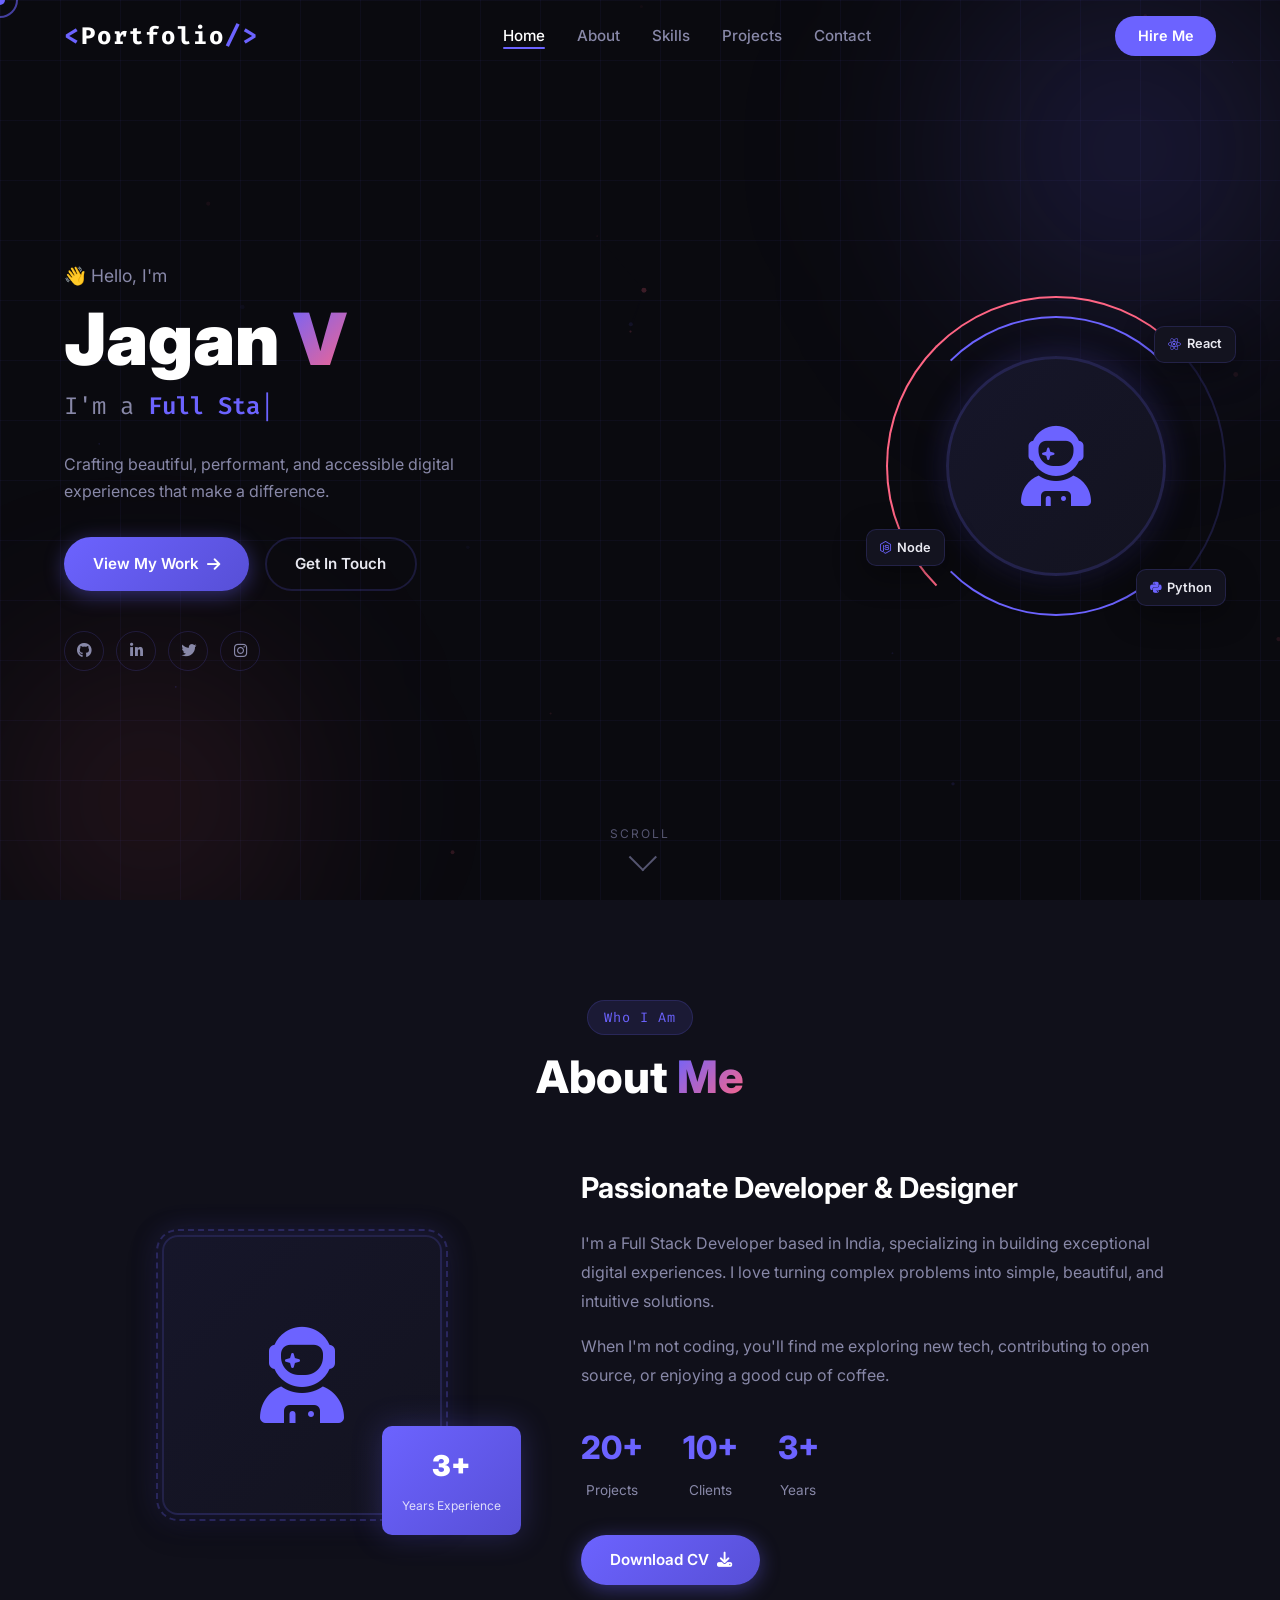
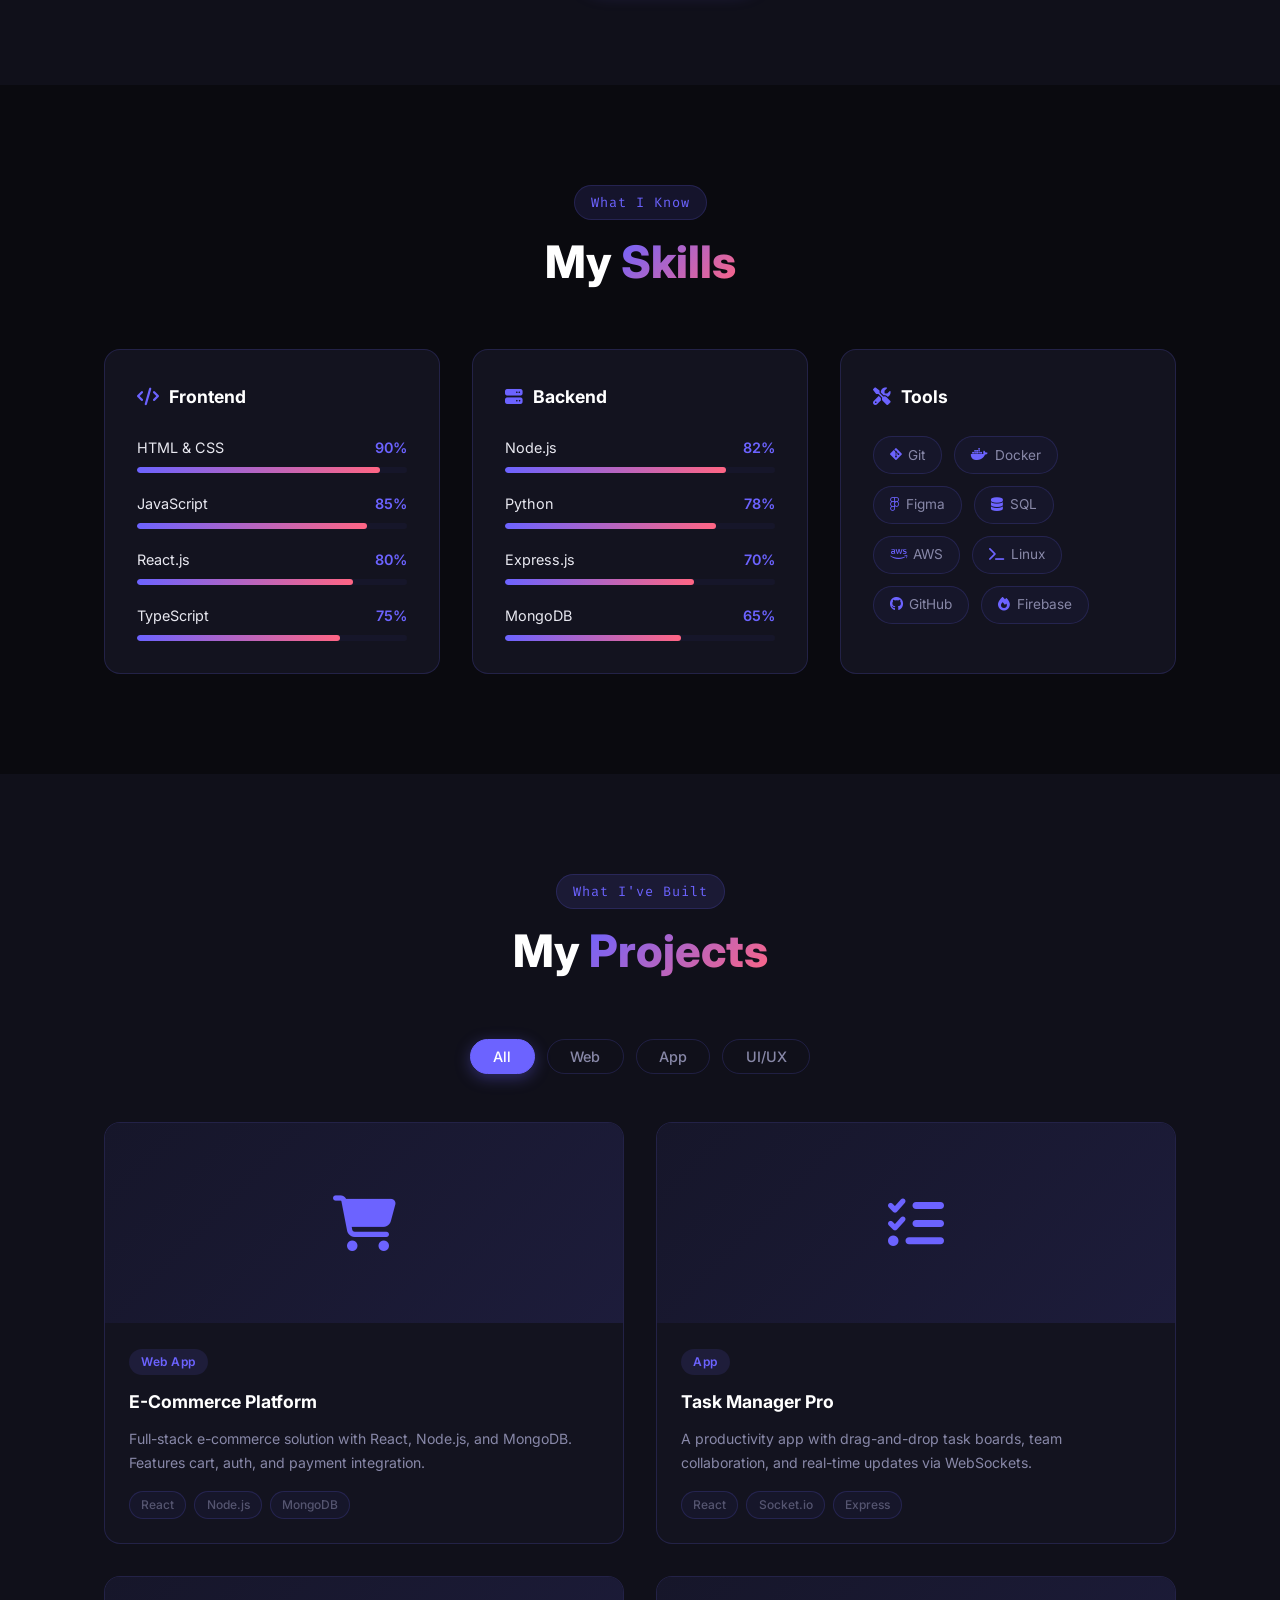
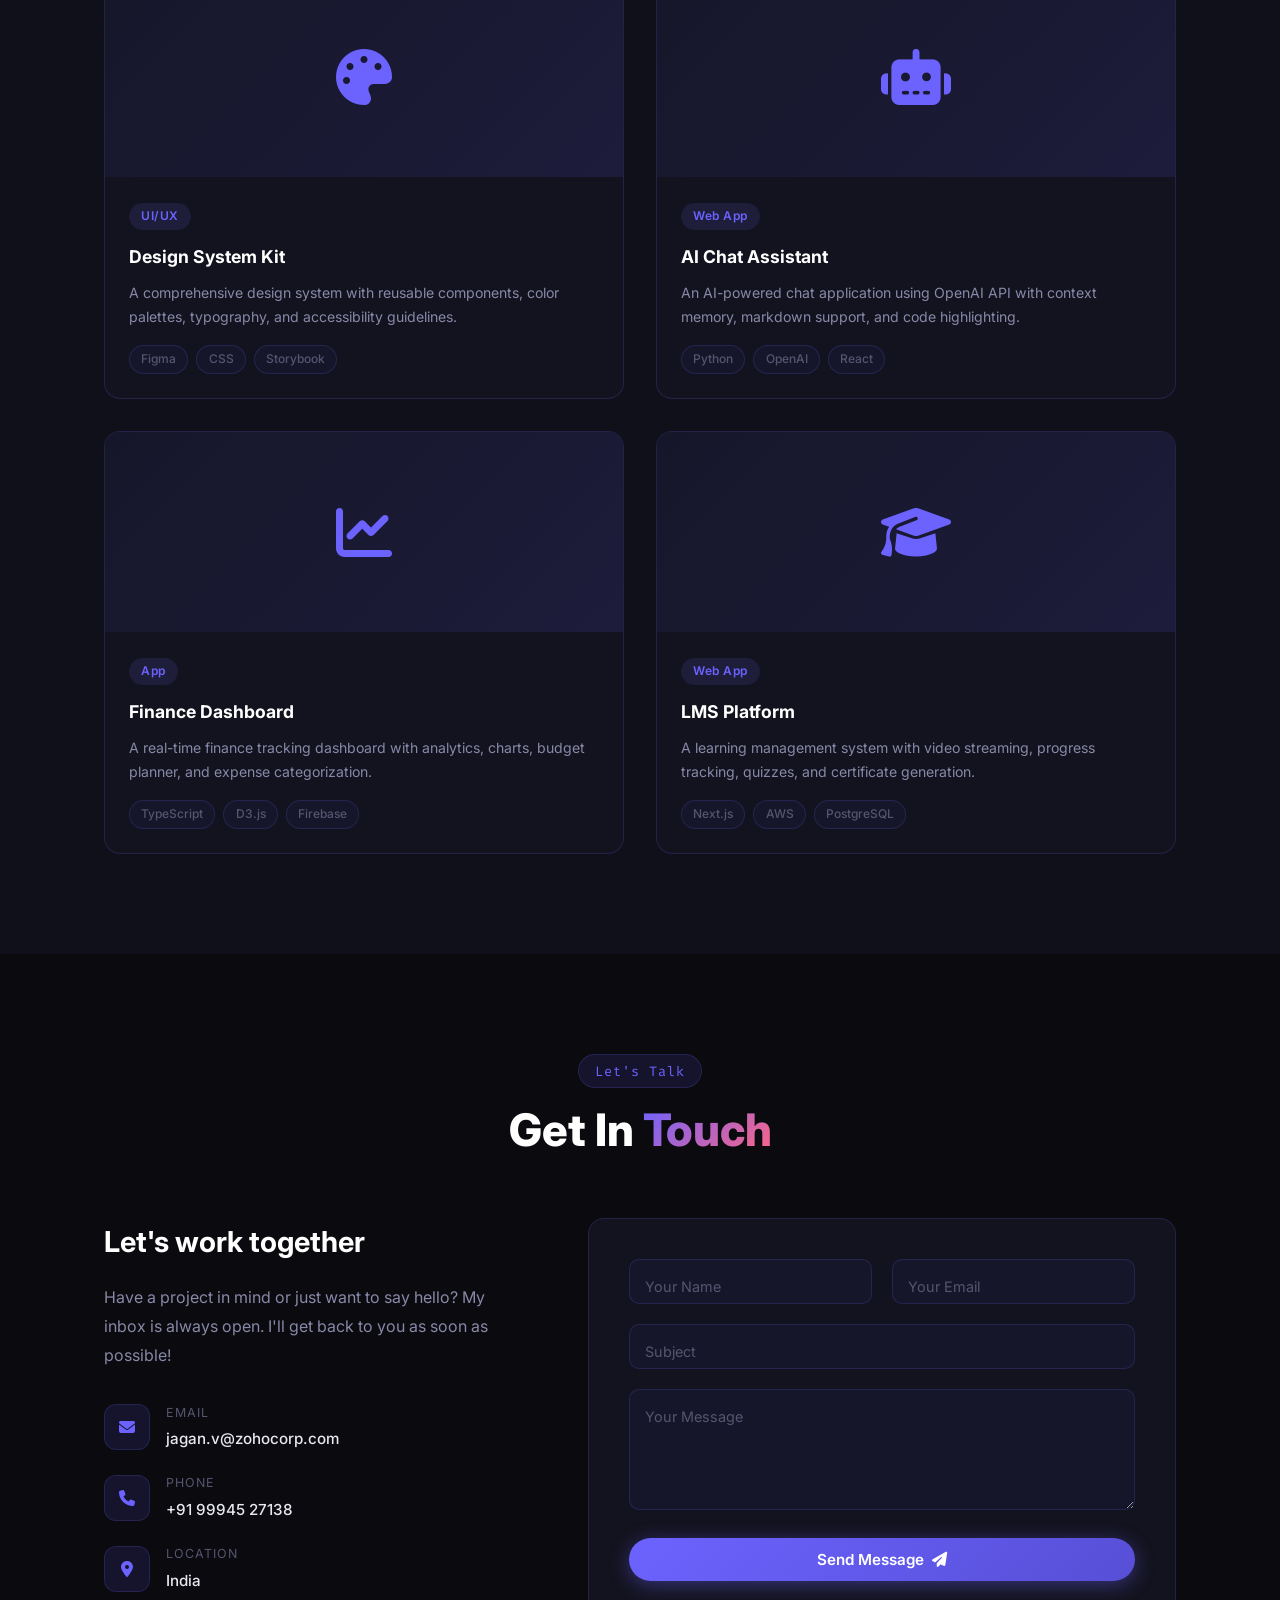
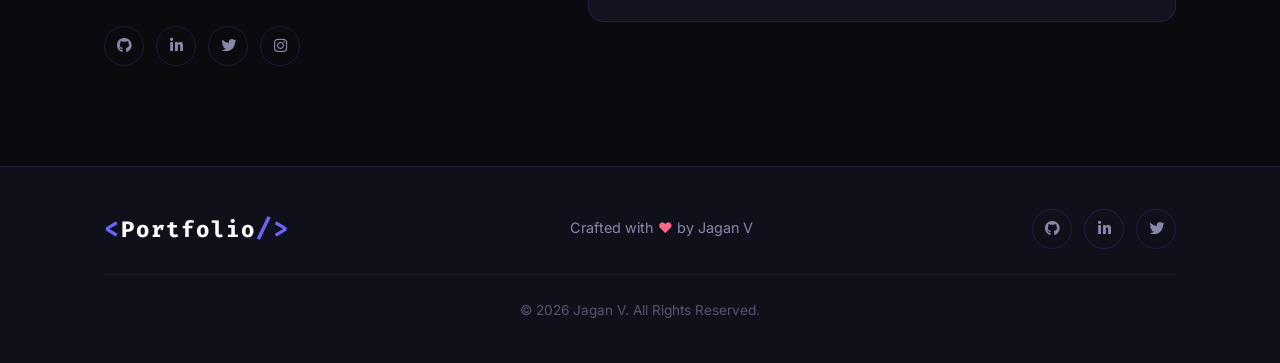
==== Portfolio/index.html @ 563e1f22 "Rename Portfolio.html to index.html" ====
<!DOCTYPE html>
<html lang="en">
<head>
  <meta charset="UTF-8" />
  <meta name="viewport" content="width=device-width, initial-scale=1.0" />
  <title>Jagan | Portfolio</title>
  <link rel="stylesheet" href="style.css" />
  <link href="https://fonts.googleapis.com/css2?family=Inter:wght@300;400;500;600;700;800;900&family=Fira+Code:wght@400;500&display=swap" rel="stylesheet" />
  <link rel="stylesheet" href="https://cdnjs.cloudflare.com/ajax/libs/font-awesome/6.5.0/css/all.min.css" />
</head>
<body>

  <!-- Loader -->
  <div id="loader">
    <div class="loader-inner">
      <span class="loader-dot"></span>
      <span class="loader-dot"></span>
      <span class="loader-dot"></span>
    </div>
  </div>

  <!-- Cursor -->
  <div class="cursor"></div>
  <div class="cursor-follower"></div>

  <!-- Navbar -->
  <nav id="navbar">
    <div class="nav-logo">
      <span class="logo-bracket">&lt;</span>Portfolio<span class="logo-bracket">/&gt;</span>
    </div>
    <ul class="nav-links">
      <li><a href="#home" class="nav-link">Home</a></li>
      <li><a href="#about" class="nav-link">About</a></li>
      <li><a href="#skills" class="nav-link">Skills</a></li>
      <li><a href="#projects" class="nav-link">Projects</a></li>
      <li><a href="#contact" class="nav-link">Contact</a></li>
    </ul>
    <a href="#contact" class="nav-cta">Hire Me</a>
    <div class="hamburger" id="hamburger">
      <span></span><span></span><span></span>
    </div>
  </nav>

  <!-- Mobile Menu -->
  <div class="mobile-menu" id="mobileMenu">
    <ul>
      <li><a href="#home" class="mob-link">Home</a></li>
      <li><a href="#about" class="mob-link">About</a></li>
      <li><a href="#skills" class="mob-link">Skills</a></li>
      <li><a href="#projects" class="mob-link">Projects</a></li>
      <li><a href="#contact" class="mob-link">Contact</a></li>
    </ul>
  </div>

  <!-- Hero Section -->
  <section id="home" class="hero">
    <div class="hero-bg">
      <div class="hero-grid"></div>
      <div class="hero-blob blob-1"></div>
      <div class="hero-blob blob-2"></div>
    </div>
    <div class="hero-content">
      <p class="hero-greeting reveal-up">👋 Hello, I'm</p>
      <h1 class="hero-name reveal-up">Jagan <span class="highlight">V</span></h1>
      <h2 class="hero-role reveal-up">
        I'm a <span class="typed-text" id="typedText"></span><span class="cursor-blink">|</span>
      </h2>
      <p class="hero-desc reveal-up">
        Crafting beautiful, performant, and accessible digital experiences that make a difference.
      </p>
      <div class="hero-btns reveal-up">
        <a href="#projects" class="btn btn-primary">View My Work <i class="fas fa-arrow-right"></i></a>
        <a href="#contact" class="btn btn-outline">Get In Touch</a>
      </div>
      <div class="hero-socials reveal-up">
        <a href="#" class="social-icon" aria-label="GitHub"><i class="fab fa-github"></i></a>
        <a href="#" class="social-icon" aria-label="LinkedIn"><i class="fab fa-linkedin-in"></i></a>
        <a href="#" class="social-icon" aria-label="Twitter"><i class="fab fa-twitter"></i></a>
        <a href="#" class="social-icon" aria-label="Instagram"><i class="fab fa-instagram"></i></a>
      </div>
    </div>
    <div class="hero-visual reveal-right">
      <div class="avatar-wrap">
        <div class="avatar-ring ring-1"></div>
        <div class="avatar-ring ring-2"></div>
        <div class="avatar-img">
          <i class="fas fa-user-astronaut"></i>
        </div>
        <div class="floating-badge badge-1"><i class="fab fa-react"></i> React</div>
        <div class="floating-badge badge-2"><i class="fab fa-node-js"></i> Node</div>
        <div class="floating-badge badge-3"><i class="fab fa-python"></i> Python</div>
      </div>
    </div>
    <a href="#about" class="scroll-down">
      <span>Scroll</span>
      <div class="scroll-arrow"></div>
    </a>
  </section>

  <!-- About Section -->
  <section id="about" class="section about">
    <div class="container">
      <div class="section-header">
        <span class="section-tag">Who I Am</span>
        <h2 class="section-title">About <span class="highlight">Me</span></h2>
      </div>
      <div class="about-grid">
        <div class="about-card reveal-left">
          <div class="about-img-wrap">
            <div class="about-img-frame">
              <i class="fas fa-user-astronaut about-icon"></i>
            </div>
            <div class="about-exp">
              <span class="exp-num">3+</span>
              <span class="exp-text">Years Experience</span>
            </div>
          </div>
        </div>
        <div class="about-info reveal-right">
          <h3>Passionate Developer &amp; Designer</h3>
          <p>I'm a Full Stack Developer based in India, specializing in building exceptional digital experiences. I love turning complex problems into simple, beautiful, and intuitive solutions.</p>
          <p>When I'm not coding, you'll find me exploring new tech, contributing to open source, or enjoying a good cup of coffee.</p>
          <div class="about-stats">
            <div class="stat-item">
              <span class="stat-num">20+</span>
              <span class="stat-label">Projects</span>
            </div>
            <div class="stat-item">
              <span class="stat-num">10+</span>
              <span class="stat-label">Clients</span>
            </div>
            <div class="stat-item">
              <span class="stat-num">3+</span>
              <span class="stat-label">Years</span>
            </div>
          </div>
          <a href="#" class="btn btn-primary">Download CV <i class="fas fa-download"></i></a>
        </div>
      </div>
    </div>
  </section>

  <!-- Skills Section -->
  <section id="skills" class="section skills">
    <div class="container">
      <div class="section-header">
        <span class="section-tag">What I Know</span>
        <h2 class="section-title">My <span class="highlight">Skills</span></h2>
      </div>
      <div class="skills-grid">
        <div class="skill-category reveal-up">
          <h3><i class="fas fa-code"></i> Frontend</h3>
          <div class="skill-list">
            <div class="skill-item" data-level="90">
              <div class="skill-info"><span>HTML & CSS</span><span class="skill-pct">90%</span></div>
              <div class="skill-bar"><div class="skill-fill"></div></div>
            </div>
            <div class="skill-item" data-level="85">
              <div class="skill-info"><span>JavaScript</span><span class="skill-pct">85%</span></div>
              <div class="skill-bar"><div class="skill-fill"></div></div>
            </div>
            <div class="skill-item" data-level="80">
              <div class="skill-info"><span>React.js</span><span class="skill-pct">80%</span></div>
              <div class="skill-bar"><div class="skill-fill"></div></div>
            </div>
            <div class="skill-item" data-level="75">
              <div class="skill-info"><span>TypeScript</span><span class="skill-pct">75%</span></div>
              <div class="skill-bar"><div class="skill-fill"></div></div>
            </div>
          </div>
        </div>
        <div class="skill-category reveal-up" style="animation-delay:.1s">
          <h3><i class="fas fa-server"></i> Backend</h3>
          <div class="skill-list">
            <div class="skill-item" data-level="82">
              <div class="skill-info"><span>Node.js</span><span class="skill-pct">82%</span></div>
              <div class="skill-bar"><div class="skill-fill"></div></div>
            </div>
            <div class="skill-item" data-level="78">
              <div class="skill-info"><span>Python</span><span class="skill-pct">78%</span></div>
              <div class="skill-bar"><div class="skill-fill"></div></div>
            </div>
            <div class="skill-item" data-level="70">
              <div class="skill-info"><span>Express.js</span><span class="skill-pct">70%</span></div>
              <div class="skill-bar"><div class="skill-fill"></div></div>
            </div>
            <div class="skill-item" data-level="65">
              <div class="skill-info"><span>MongoDB</span><span class="skill-pct">65%</span></div>
              <div class="skill-bar"><div class="skill-fill"></div></div>
            </div>
          </div>
        </div>
        <div class="skill-category reveal-up" style="animation-delay:.2s">
          <h3><i class="fas fa-tools"></i> Tools</h3>
          <div class="skills-tags">
            <span class="skill-tag"><i class="fab fa-git-alt"></i> Git</span>
            <span class="skill-tag"><i class="fab fa-docker"></i> Docker</span>
            <span class="skill-tag"><i class="fab fa-figma"></i> Figma</span>
            <span class="skill-tag"><i class="fas fa-database"></i> SQL</span>
            <span class="skill-tag"><i class="fab fa-aws"></i> AWS</span>
            <span class="skill-tag"><i class="fas fa-terminal"></i> Linux</span>
            <span class="skill-tag"><i class="fab fa-github"></i> GitHub</span>
            <span class="skill-tag"><i class="fas fa-fire"></i> Firebase</span>
          </div>
        </div>
      </div>
    </div>
  </section>

  <!-- Projects Section -->
  <section id="projects" class="section projects">
    <div class="container">
      <div class="section-header">
        <span class="section-tag">What I've Built</span>
        <h2 class="section-title">My <span class="highlight">Projects</span></h2>
      </div>
      <div class="filter-tabs">
        <button class="filter-btn active" data-filter="all">All</button>
        <button class="filter-btn" data-filter="web">Web</button>
        <button class="filter-btn" data-filter="app">App</button>
        <button class="filter-btn" data-filter="ui">UI/UX</button>
      </div>
      <div class="projects-grid">
        <div class="project-card reveal-up" data-category="web">
          <div class="project-img">
            <div class="project-placeholder"><i class="fas fa-shopping-cart"></i></div>
            <div class="project-overlay">
              <a href="#" class="proj-link"><i class="fas fa-external-link-alt"></i></a>
              <a href="#" class="proj-link"><i class="fab fa-github"></i></a>
            </div>
          </div>
          <div class="project-info">
            <span class="project-tag">Web App</span>
            <h3>E-Commerce Platform</h3>
            <p>Full-stack e-commerce solution with React, Node.js, and MongoDB. Features cart, auth, and payment integration.</p>
            <div class="project-tech">
              <span>React</span><span>Node.js</span><span>MongoDB</span>
            </div>
          </div>
        </div>
        <div class="project-card reveal-up" style="animation-delay:.1s" data-category="app">
          <div class="project-img">
            <div class="project-placeholder"><i class="fas fa-tasks"></i></div>
            <div class="project-overlay">
              <a href="#" class="proj-link"><i class="fas fa-external-link-alt"></i></a>
              <a href="#" class="proj-link"><i class="fab fa-github"></i></a>
            </div>
          </div>
          <div class="project-info">
            <span class="project-tag">App</span>
            <h3>Task Manager Pro</h3>
            <p>A productivity app with drag-and-drop task boards, team collaboration, and real-time updates via WebSockets.</p>
            <div class="project-tech">
              <span>React</span><span>Socket.io</span><span>Express</span>
            </div>
          </div>
        </div>
        <div class="project-card reveal-up" style="animation-delay:.2s" data-category="ui">
          <div class="project-img">
            <div class="project-placeholder"><i class="fas fa-palette"></i></div>
            <div class="project-overlay">
              <a href="#" class="proj-link"><i class="fas fa-external-link-alt"></i></a>
              <a href="#" class="proj-link"><i class="fab fa-github"></i></a>
            </div>
          </div>
          <div class="project-info">
            <span class="project-tag">UI/UX</span>
            <h3>Design System Kit</h3>
            <p>A comprehensive design system with reusable components, color palettes, typography, and accessibility guidelines.</p>
            <div class="project-tech">
              <span>Figma</span><span>CSS</span><span>Storybook</span>
            </div>
          </div>
        </div>
        <div class="project-card reveal-up" style="animation-delay:.3s" data-category="web">
          <div class="project-img">
            <div class="project-placeholder"><i class="fas fa-robot"></i></div>
            <div class="project-overlay">
              <a href="#" class="proj-link"><i class="fas fa-external-link-alt"></i></a>
              <a href="#" class="proj-link"><i class="fab fa-github"></i></a>
            </div>
          </div>
          <div class="project-info">
            <span class="project-tag">Web App</span>
            <h3>AI Chat Assistant</h3>
            <p>An AI-powered chat application using OpenAI API with context memory, markdown support, and code highlighting.</p>
            <div class="project-tech">
              <span>Python</span><span>OpenAI</span><span>React</span>
            </div>
          </div>
        </div>
        <div class="project-card reveal-up" style="animation-delay:.4s" data-category="app">
          <div class="project-img">
            <div class="project-placeholder"><i class="fas fa-chart-line"></i></div>
            <div class="project-overlay">
              <a href="#" class="proj-link"><i class="fas fa-external-link-alt"></i></a>
              <a href="#" class="proj-link"><i class="fab fa-github"></i></a>
            </div>
          </div>
          <div class="project-info">
            <span class="project-tag">App</span>
            <h3>Finance Dashboard</h3>
            <p>A real-time finance tracking dashboard with analytics, charts, budget planner, and expense categorization.</p>
            <div class="project-tech">
              <span>TypeScript</span><span>D3.js</span><span>Firebase</span>
            </div>
          </div>
        </div>
        <div class="project-card reveal-up" style="animation-delay:.5s" data-category="web">
          <div class="project-img">
            <div class="project-placeholder"><i class="fas fa-graduation-cap"></i></div>
            <div class="project-overlay">
              <a href="#" class="proj-link"><i class="fas fa-external-link-alt"></i></a>
              <a href="#" class="proj-link"><i class="fab fa-github"></i></a>
            </div>
          </div>
          <div class="project-info">
            <span class="project-tag">Web App</span>
            <h3>LMS Platform</h3>
            <p>A learning management system with video streaming, progress tracking, quizzes, and certificate generation.</p>
            <div class="project-tech">
              <span>Next.js</span><span>AWS</span><span>PostgreSQL</span>
            </div>
          </div>
        </div>
      </div>
    </div>
  </section>

  <!-- Contact Section -->
  <section id="contact" class="section contact">
    <div class="container">
      <div class="section-header">
        <span class="section-tag">Let's Talk</span>
        <h2 class="section-title">Get In <span class="highlight">Touch</span></h2>
      </div>
      <div class="contact-grid">
        <div class="contact-info reveal-left">
          <h3>Let's work together</h3>
          <p>Have a project in mind or just want to say hello? My inbox is always open. I'll get back to you as soon as possible!</p>
          <div class="contact-items">
            <div class="contact-item">
              <div class="contact-icon"><i class="fas fa-envelope"></i></div>
              <div>
                <span>Email</span>
                <a href="mailto:jagan.v@zohocorp.com">jagan.v@zohocorp.com</a>
              </div>
            </div>
            <div class="contact-item">
              <div class="contact-icon"><i class="fas fa-phone"></i></div>
              <div>
                <span>Phone</span>
                <a href="tel:+919994527138">+91 99945 27138</a>
              </div>
            </div>
            <div class="contact-item">
              <div class="contact-icon"><i class="fas fa-map-marker-alt"></i></div>
              <div>
                <span>Location</span>
                <a href="#">India</a>
              </div>
            </div>
          </div>
          <div class="contact-socials">
            <a href="#" class="social-icon"><i class="fab fa-github"></i></a>
            <a href="#" class="social-icon"><i class="fab fa-linkedin-in"></i></a>
            <a href="#" class="social-icon"><i class="fab fa-twitter"></i></a>
            <a href="#" class="social-icon"><i class="fab fa-instagram"></i></a>
          </div>
        </div>
        <form class="contact-form reveal-right" id="contactForm">
          <div class="form-row">
            <div class="form-group">
              <input type="text" id="name" placeholder=" " required />
              <label for="name">Your Name</label>
            </div>
            <div class="form-group">
              <input type="email" id="email" placeholder=" " required />
              <label for="email">Your Email</label>
            </div>
          </div>
          <div class="form-group">
            <input type="text" id="subject" placeholder=" " required />
            <label for="subject">Subject</label>
          </div>
          <div class="form-group">
            <textarea id="message" rows="5" placeholder=" " required></textarea>
            <label for="message">Your Message</label>
          </div>
          <button type="submit" class="btn btn-primary btn-full">
            Send Message <i class="fas fa-paper-plane"></i>
          </button>
          <div class="form-success" id="formSuccess">
            <i class="fas fa-check-circle"></i> Message sent successfully!
          </div>
        </form>
      </div>
    </div>
  </section>

  <!-- Footer -->
  <footer class="footer">
    <div class="container">
      <div class="footer-top">
        <div class="nav-logo footer-logo">
          <span class="logo-bracket">&lt;</span>Portfolio<span class="logo-bracket">/&gt;</span>
        </div>
        <p>Crafted with <span class="heart">♥</span> by Jagan V</p>
        <div class="footer-socials">
          <a href="#" class="social-icon"><i class="fab fa-github"></i></a>
          <a href="#" class="social-icon"><i class="fab fa-linkedin-in"></i></a>
          <a href="#" class="social-icon"><i class="fab fa-twitter"></i></a>
        </div>
      </div>
      <div class="footer-bottom">
        <p>&copy; 2026 Jagan V. All Rights Reserved.</p>
      </div>
    </div>
  </footer>

  <!-- Back to Top -->
  <button class="back-to-top" id="backToTop" aria-label="Back to top">
    <i class="fas fa-chevron-up"></i>
  </button>

  <script src="script.js"></script>
</body>
</html>
---- Portfolio/style.css ----
/* ===========================
   ROOT VARIABLES
=========================== */
:root {
  --primary: #6c63ff;
  --primary-dark: #574fd6;
  --primary-glow: rgba(108, 99, 255, 0.35);
  --secondary: #ff6584;
  --accent: #43e97b;
  --bg: #0a0a0f;
  --bg-2: #10101a;
  --bg-3: #16162a;
  --card: #13131f;
  --card-hover: #1a1a2e;
  --border: rgba(108, 99, 255, 0.18);
  --text: #e8e8f0;
  --text-muted: #8888a8;
  --text-dim: #555570;
  --white: #ffffff;
  --font: 'Inter', sans-serif;
  --mono: 'Fira Code', monospace;
  --radius: 16px;
  --radius-sm: 10px;
  --shadow: 0 8px 32px rgba(0,0,0,0.4);
  --shadow-glow: 0 0 30px rgba(108, 99, 255, 0.25);
  --transition: 0.3s cubic-bezier(0.4, 0, 0.2, 1);
  --nav-height: 72px;
}

/* ===========================
   RESET & BASE
=========================== */
*, *::before, *::after {
  box-sizing: border-box;
  margin: 0;
  padding: 0;
}

html {
  scroll-behavior: smooth;
  scroll-padding-top: var(--nav-height);
}

body {
  font-family: var(--font);
  background: var(--bg);
  color: var(--text);
  overflow-x: hidden;
  line-height: 1.7;
  cursor: none;
}

a {
  text-decoration: none;
  color: inherit;
}

ul { list-style: none; }

img { max-width: 100%; display: block; }

/* ===========================
   SCROLLBAR
=========================== */
::-webkit-scrollbar { width: 6px; }
::-webkit-scrollbar-track { background: var(--bg); }
::-webkit-scrollbar-thumb {
  background: var(--primary);
  border-radius: 99px;
}

/* ===========================
   LOADER
=========================== */
#loader {
  position: fixed;
  inset: 0;
  background: var(--bg);
  display: flex;
  align-items: center;
  justify-content: center;
  z-index: 9999;
  transition: opacity 0.5s ease, visibility 0.5s ease;
}

#loader.hidden {
  opacity: 0;
  visibility: hidden;
}

.loader-inner {
  display: flex;
  gap: 10px;
}

.loader-dot {
  width: 14px;
  height: 14px;
  border-radius: 50%;
  background: var(--primary);
  animation: loaderBounce 0.8s infinite ease-in-out;
}

.loader-dot:nth-child(2) { animation-delay: 0.15s; background: var(--secondary); }
.loader-dot:nth-child(3) { animation-delay: 0.3s; background: var(--accent); }

@keyframes loaderBounce {
  0%, 80%, 100% { transform: scale(0.6); opacity: 0.5; }
  40% { transform: scale(1.2); opacity: 1; }
}

/* ===========================
   CUSTOM CURSOR
=========================== */
.cursor {
  width: 10px;
  height: 10px;
  background: var(--primary);
  border-radius: 50%;
  position: fixed;
  pointer-events: none;
  z-index: 10000;
  transform: translate(-50%, -50%);
  transition: transform 0.1s ease, width 0.2s, height 0.2s, background 0.2s;
}

.cursor-follower {
  width: 36px;
  height: 36px;
  border: 2px solid var(--primary);
  border-radius: 50%;
  position: fixed;
  pointer-events: none;
  z-index: 9999;
  transform: translate(-50%, -50%);
  transition: all 0.18s ease;
  opacity: 0.6;
}

.cursor.hovered {
  width: 16px;
  height: 16px;
  background: var(--secondary);
}

.cursor-follower.hovered {
  width: 52px;
  height: 52px;
  border-color: var(--secondary);
  opacity: 0.3;
}

/* ===========================
   NAVBAR
=========================== */
#navbar {
  position: fixed;
  top: 0;
  left: 0;
  right: 0;
  height: var(--nav-height);
  display: flex;
  align-items: center;
  justify-content: space-between;
  padding: 0 5%;
  z-index: 1000;
  transition: background 0.4s ease, box-shadow 0.4s ease;
}

#navbar.scrolled {
  background: rgba(10, 10, 15, 0.92);
  backdrop-filter: blur(20px);
  box-shadow: 0 2px 20px rgba(0,0,0,0.4);
}

.nav-logo {
  font-family: var(--mono);
  font-size: 1.5rem;
  font-weight: 700;
  color: var(--white);
  letter-spacing: 2px;
}

.logo-bracket {
  color: var(--primary);
  font-size: 1.6rem;
}

.nav-links {
  display: flex;
  gap: 2rem;
}

.nav-link {
  font-size: 0.95rem;
  font-weight: 500;
  color: var(--text-muted);
  position: relative;
  transition: color var(--transition);
}

.nav-link::after {
  content: '';
  position: absolute;
  bottom: -4px;
  left: 0;
  width: 0;
  height: 2px;
  background: var(--primary);
  border-radius: 99px;
  transition: width var(--transition);
}

.nav-link:hover,
.nav-link.active {
  color: var(--white);
}

.nav-link:hover::after,
.nav-link.active::after {
  width: 100%;
}

.nav-cta {
  padding: 0.5rem 1.4rem;
  background: var(--primary);
  color: var(--white);
  border-radius: 99px;
  font-size: 0.9rem;
  font-weight: 600;
  transition: background var(--transition), transform var(--transition), box-shadow var(--transition);
}

.nav-cta:hover {
  background: var(--primary-dark);
  transform: translateY(-2px);
  box-shadow: var(--shadow-glow);
}

.hamburger {
  display: none;
  flex-direction: column;
  gap: 5px;
  cursor: pointer;
}

.hamburger span {
  display: block;
  width: 26px;
  height: 2px;
  background: var(--text);
  border-radius: 99px;
  transition: all 0.3s ease;
}

/* ===========================
   MOBILE MENU
=========================== */
.mobile-menu {
  display: none;
  position: fixed;
  top: var(--nav-height);
  left: 0;
  right: 0;
  background: rgba(10,10,15,0.97);
  backdrop-filter: blur(20px);
  padding: 2rem;
  z-index: 999;
  border-bottom: 1px solid var(--border);
  transform: translateY(-20px);
  opacity: 0;
  pointer-events: none;
  transition: all 0.3s ease;
}

.mobile-menu.open {
  transform: translateY(0);
  opacity: 1;
  pointer-events: all;
  display: block;
}

.mobile-menu ul {
  display: flex;
  flex-direction: column;
  gap: 1.5rem;
  text-align: center;
}

.mob-link {
  font-size: 1.1rem;
  font-weight: 500;
  color: var(--text-muted);
  transition: color var(--transition);
}

.mob-link:hover { color: var(--primary); }

/* ===========================
   UTILS
=========================== */
.container {
  max-width: 1200px;
  margin: 0 auto;
  padding: 0 5%;
}

.section {
  padding: 100px 0;
}

.section-header {
  text-align: center;
  margin-bottom: 60px;
}

.section-tag {
  display: inline-block;
  font-family: var(--mono);
  font-size: 0.85rem;
  color: var(--primary);
  background: rgba(108,99,255,0.12);
  border: 1px solid var(--border);
  border-radius: 99px;
  padding: 0.3rem 1rem;
  margin-bottom: 1rem;
  letter-spacing: 1px;
}

.section-title {
  font-size: clamp(2rem, 4vw, 2.8rem);
  font-weight: 800;
  color: var(--white);
  line-height: 1.2;
}

.highlight {
  background: linear-gradient(135deg, var(--primary), var(--secondary));
  -webkit-background-clip: text;
  -webkit-text-fill-color: transparent;
  background-clip: text;
}

/* Buttons */
.btn {
  display: inline-flex;
  align-items: center;
  gap: 0.5rem;
  padding: 0.75rem 1.8rem;
  border-radius: 99px;
  font-size: 0.95rem;
  font-weight: 600;
  border: none;
  cursor: pointer;
  transition: all var(--transition);
  font-family: var(--font);
}

.btn-primary {
  background: linear-gradient(135deg, var(--primary), var(--primary-dark));
  color: var(--white);
  box-shadow: 0 4px 20px rgba(108,99,255,0.4);
}

.btn-primary:hover {
  transform: translateY(-3px);
  box-shadow: 0 8px 30px rgba(108,99,255,0.55);
}

.btn-outline {
  background: transparent;
  color: var(--text);
  border: 2px solid var(--border);
}

.btn-outline:hover {
  border-color: var(--primary);
  color: var(--primary);
  transform: translateY(-3px);
}

.btn-full { width: 100%; justify-content: center; }

/* Scroll animations */
.reveal-up,
.reveal-left,
.reveal-right {
  opacity: 0;
  transition: opacity 0.7s ease, transform 0.7s ease;
}

.reveal-up { transform: translateY(50px); }
.reveal-left { transform: translateX(-50px); }
.reveal-right { transform: translateX(50px); }

.reveal-up.visible,
.reveal-left.visible,
.reveal-right.visible {
  opacity: 1;
  transform: none;
}

/* ===========================
   HERO
=========================== */
.hero {
  min-height: 100vh;
  display: flex;
  align-items: center;
  justify-content: space-between;
  padding: calc(var(--nav-height) + 40px) 5% 80px;
  position: relative;
  overflow: hidden;
  gap: 3rem;
}

.hero-bg {
  position: absolute;
  inset: 0;
  z-index: 0;
  overflow: hidden;
}

.hero-grid {
  position: absolute;
  inset: 0;
  background-image:
    linear-gradient(rgba(108,99,255,0.05) 1px, transparent 1px),
    linear-gradient(90deg, rgba(108,99,255,0.05) 1px, transparent 1px);
  background-size: 60px 60px;
}

.hero-blob {
  position: absolute;
  border-radius: 50%;
  filter: blur(100px);
  animation: blobFloat 8s ease-in-out infinite;
}

.blob-1 {
  width: 500px;
  height: 500px;
  background: radial-gradient(circle, rgba(108,99,255,0.25), transparent 70%);
  top: -100px;
  right: -100px;
}

.blob-2 {
  width: 400px;
  height: 400px;
  background: radial-gradient(circle, rgba(255,101,132,0.18), transparent 70%);
  bottom: -100px;
  left: -50px;
  animation-delay: -4s;
}

@keyframes blobFloat {
  0%, 100% { transform: translate(0, 0) scale(1); }
  33% { transform: translate(30px, -30px) scale(1.05); }
  66% { transform: translate(-20px, 20px) scale(0.95); }
}

.hero-content {
  position: relative;
  z-index: 1;
  max-width: 600px;
}

.hero-greeting {
  font-size: 1.1rem;
  color: var(--text-muted);
  margin-bottom: 0.5rem;
  animation-delay: 0.1s;
}

.hero-name {
  font-size: clamp(2.8rem, 6vw, 4.5rem);
  font-weight: 900;
  color: var(--white);
  line-height: 1.1;
  margin-bottom: 0.5rem;
  animation-delay: 0.2s;
}

.hero-role {
  font-size: clamp(1.1rem, 2.5vw, 1.5rem);
  font-weight: 400;
  color: var(--text-muted);
  margin-bottom: 1.5rem;
  font-family: var(--mono);
  animation-delay: 0.3s;
}

.typed-text {
  color: var(--primary);
  font-weight: 600;
}

.cursor-blink {
  color: var(--primary);
  animation: blink 1s infinite;
}

@keyframes blink {
  0%, 100% { opacity: 1; }
  50% { opacity: 0; }
}

.hero-desc {
  font-size: 1rem;
  color: var(--text-muted);
  max-width: 480px;
  margin-bottom: 2rem;
  animation-delay: 0.4s;
}

.hero-btns {
  display: flex;
  gap: 1rem;
  flex-wrap: wrap;
  margin-bottom: 2.5rem;
  animation-delay: 0.5s;
}

.hero-socials {
  display: flex;
  gap: 0.75rem;
  animation-delay: 0.6s;
}

.social-icon {
  width: 40px;
  height: 40px;
  border-radius: 50%;
  border: 1px solid var(--border);
  display: flex;
  align-items: center;
  justify-content: center;
  color: var(--text-muted);
  font-size: 0.95rem;
  transition: all var(--transition);
}

.social-icon:hover {
  border-color: var(--primary);
  color: var(--primary);
  background: rgba(108,99,255,0.1);
  transform: translateY(-3px);
}

/* Hero Visual */
.hero-visual {
  position: relative;
  z-index: 1;
  display: flex;
  align-items: center;
  justify-content: center;
  animation-delay: 0.3s;
}

.avatar-wrap {
  position: relative;
  width: 320px;
  height: 320px;
  display: flex;
  align-items: center;
  justify-content: center;
}

.avatar-ring {
  position: absolute;
  border-radius: 50%;
  border: 2px solid var(--border);
  animation: rotate 20s linear infinite;
}

.ring-1 {
  width: 300px;
  height: 300px;
  border-top-color: var(--primary);
  border-right-color: transparent;
  border-bottom-color: var(--primary);
  border-left-color: transparent;
}

.ring-2 {
  width: 340px;
  height: 340px;
  border-top-color: var(--secondary);
  border-bottom-color: transparent;
  border-left-color: var(--secondary);
  animation-direction: reverse;
  animation-duration: 30s;
}

@keyframes rotate {
  from { transform: rotate(0deg); }
  to { transform: rotate(360deg); }
}

.avatar-img {
  width: 220px;
  height: 220px;
  border-radius: 50%;
  background: linear-gradient(135deg, var(--bg-3), var(--card));
  border: 3px solid var(--border);
  display: flex;
  align-items: center;
  justify-content: center;
  font-size: 5rem;
  color: var(--primary);
  box-shadow: var(--shadow), var(--shadow-glow);
  animation: pulse 3s ease-in-out infinite;
}

@keyframes pulse {
  0%, 100% { box-shadow: var(--shadow), 0 0 20px rgba(108,99,255,0.2); }
  50% { box-shadow: var(--shadow), 0 0 50px rgba(108,99,255,0.45); }
}

.floating-badge {
  position: absolute;
  background: var(--card);
  border: 1px solid var(--border);
  border-radius: var(--radius-sm);
  padding: 0.4rem 0.8rem;
  font-size: 0.8rem;
  font-weight: 600;
  color: var(--text);
  display: flex;
  align-items: center;
  gap: 0.4rem;
  box-shadow: var(--shadow);
  backdrop-filter: blur(10px);
  white-space: nowrap;
}

.badge-1 { top: 20px; right: -20px; animation: floatBadge 3s ease-in-out infinite; }
.badge-2 { bottom: 60px; left: -30px; animation: floatBadge 3s ease-in-out infinite 1s; }
.badge-3 { bottom: 20px; right: -10px; animation: floatBadge 3s ease-in-out infinite 2s; }

.floating-badge i { color: var(--primary); }

@keyframes floatBadge {
  0%, 100% { transform: translateY(0); }
  50% { transform: translateY(-8px); }
}

.scroll-down {
  position: absolute;
  bottom: 30px;
  left: 50%;
  transform: translateX(-50%);
  display: flex;
  flex-direction: column;
  align-items: center;
  gap: 6px;
  color: var(--text-dim);
  font-size: 0.75rem;
  letter-spacing: 2px;
  text-transform: uppercase;
  z-index: 1;
  animation: scrollBounce 2s ease-in-out infinite;
}

.scroll-arrow {
  width: 20px;
  height: 20px;
  border-right: 2px solid var(--text-dim);
  border-bottom: 2px solid var(--text-dim);
  transform: rotate(45deg) translateY(-4px);
}

@keyframes scrollBounce {
  0%, 100% { transform: translateX(-50%) translateY(0); }
  50% { transform: translateX(-50%) translateY(10px); }
}

/* ===========================
   ABOUT
=========================== */
.about {
  background: var(--bg-2);
}

.about-grid {
  display: grid;
  grid-template-columns: 1fr 1.5fr;
  gap: 5rem;
  align-items: center;
}

.about-img-wrap {
  position: relative;
  display: flex;
  justify-content: center;
}

.about-img-frame {
  width: 280px;
  height: 280px;
  border-radius: var(--radius);
  background: linear-gradient(135deg, var(--bg-3), var(--card));
  border: 2px solid var(--border);
  display: flex;
  align-items: center;
  justify-content: center;
  box-shadow: var(--shadow), var(--shadow-glow);
  position: relative;
}

.about-icon {
  font-size: 6rem;
  color: var(--primary);
}

.about-img-frame::before {
  content: '';
  position: absolute;
  inset: -8px;
  border-radius: 22px;
  border: 2px dashed rgba(108,99,255,0.25);
  animation: spin-slow 15s linear infinite;
}

@keyframes spin-slow {
  to { transform: rotate(360deg); }
}

.about-exp {
  position: absolute;
  bottom: -20px;
  right: -20px;
  background: linear-gradient(135deg, var(--primary), var(--primary-dark));
  border-radius: var(--radius-sm);
  padding: 1rem 1.25rem;
  text-align: center;
  box-shadow: var(--shadow-glow);
}

.exp-num {
  display: block;
  font-size: 1.8rem;
  font-weight: 900;
  color: var(--white);
}

.exp-text {
  font-size: 0.75rem;
  color: rgba(255,255,255,0.8);
}

.about-info h3 {
  font-size: 1.8rem;
  font-weight: 700;
  color: var(--white);
  margin-bottom: 1rem;
}

.about-info p {
  color: var(--text-muted);
  margin-bottom: 1rem;
  line-height: 1.8;
}

.about-stats {
  display: flex;
  gap: 2.5rem;
  margin: 2rem 0;
}

.stat-item {
  text-align: center;
}

.stat-num {
  display: block;
  font-size: 2rem;
  font-weight: 800;
  color: var(--primary);
}

.stat-label {
  font-size: 0.85rem;
  color: var(--text-muted);
}

/* ===========================
   SKILLS
=========================== */
.skills-grid {
  display: grid;
  grid-template-columns: repeat(auto-fit, minmax(300px, 1fr));
  gap: 2rem;
}

.skill-category {
  background: var(--card);
  border: 1px solid var(--border);
  border-radius: var(--radius);
  padding: 2rem;
  transition: transform var(--transition), box-shadow var(--transition), border-color var(--transition);
}

.skill-category:hover {
  transform: translateY(-5px);
  box-shadow: var(--shadow-glow);
  border-color: var(--primary);
}

.skill-category h3 {
  font-size: 1.1rem;
  font-weight: 700;
  color: var(--white);
  margin-bottom: 1.5rem;
  display: flex;
  align-items: center;
  gap: 0.6rem;
}

.skill-category h3 i { color: var(--primary); }

.skill-list { display: flex; flex-direction: column; gap: 1.2rem; }

.skill-item {}

.skill-info {
  display: flex;
  justify-content: space-between;
  font-size: 0.9rem;
  margin-bottom: 0.4rem;
  color: var(--text);
}

.skill-pct { color: var(--primary); font-weight: 600; }

.skill-bar {
  height: 6px;
  background: var(--bg-3);
  border-radius: 99px;
  overflow: hidden;
}

.skill-fill {
  height: 100%;
  width: 0;
  border-radius: 99px;
  background: linear-gradient(90deg, var(--primary), var(--secondary));
  transition: width 1.2s cubic-bezier(0.4, 0, 0.2, 1);
}

.skills-tags {
  display: flex;
  flex-wrap: wrap;
  gap: 0.75rem;
}

.skill-tag {
  padding: 0.4rem 1rem;
  background: var(--bg-3);
  border: 1px solid var(--border);
  border-radius: 99px;
  font-size: 0.85rem;
  color: var(--text-muted);
  display: flex;
  align-items: center;
  gap: 0.4rem;
  transition: all var(--transition);
  cursor: default;
}

.skill-tag:hover {
  border-color: var(--primary);
  color: var(--primary);
  background: rgba(108,99,255,0.1);
  transform: translateY(-2px);
}

.skill-tag i { color: var(--primary); }

/* ===========================
   PROJECTS
=========================== */
.projects {
  background: var(--bg-2);
}

.filter-tabs {
  display: flex;
  gap: 0.75rem;
  justify-content: center;
  margin-bottom: 3rem;
  flex-wrap: wrap;
}

.filter-btn {
  padding: 0.5rem 1.4rem;
  border-radius: 99px;
  border: 1px solid var(--border);
  background: transparent;
  color: var(--text-muted);
  font-size: 0.9rem;
  font-weight: 500;
  cursor: pointer;
  font-family: var(--font);
  transition: all var(--transition);
}

.filter-btn:hover,
.filter-btn.active {
  background: var(--primary);
  border-color: var(--primary);
  color: var(--white);
  box-shadow: 0 4px 15px rgba(108,99,255,0.35);
}

.projects-grid {
  display: grid;
  grid-template-columns: repeat(auto-fill, minmax(340px, 1fr));
  gap: 2rem;
}

.project-card {
  background: var(--card);
  border: 1px solid var(--border);
  border-radius: var(--radius);
  overflow: hidden;
  transition: transform var(--transition), box-shadow var(--transition), border-color var(--transition);
  cursor: pointer;
}

.project-card:hover {
  transform: translateY(-8px);
  box-shadow: var(--shadow), var(--shadow-glow);
  border-color: var(--primary);
}

.project-card.hide {
  display: none;
}

.project-img {
  height: 200px;
  position: relative;
  overflow: hidden;
  background: var(--bg-3);
}

.project-placeholder {
  width: 100%;
  height: 100%;
  display: flex;
  align-items: center;
  justify-content: center;
  font-size: 3.5rem;
  color: var(--primary);
  background: linear-gradient(135deg, var(--bg-3), rgba(108,99,255,0.08));
  transition: transform var(--transition);
}

.project-card:hover .project-placeholder {
  transform: scale(1.1);
}

.project-overlay {
  position: absolute;
  inset: 0;
  background: rgba(108,99,255,0.85);
  display: flex;
  align-items: center;
  justify-content: center;
  gap: 1rem;
  opacity: 0;
  transition: opacity var(--transition);
}

.project-card:hover .project-overlay {
  opacity: 1;
}

.proj-link {
  width: 44px;
  height: 44px;
  border-radius: 50%;
  background: rgba(255,255,255,0.15);
  border: 2px solid rgba(255,255,255,0.4);
  display: flex;
  align-items: center;
  justify-content: center;
  color: var(--white);
  font-size: 1rem;
  transition: all var(--transition);
}

.proj-link:hover {
  background: var(--white);
  color: var(--primary);
  transform: scale(1.15);
}

.project-info {
  padding: 1.5rem;
}

.project-tag {
  display: inline-block;
  font-size: 0.75rem;
  font-weight: 600;
  color: var(--primary);
  background: rgba(108,99,255,0.12);
  border-radius: 99px;
  padding: 0.2rem 0.75rem;
  margin-bottom: 0.75rem;
  letter-spacing: 0.5px;
}

.project-info h3 {
  font-size: 1.1rem;
  font-weight: 700;
  color: var(--white);
  margin-bottom: 0.6rem;
}

.project-info p {
  font-size: 0.88rem;
  color: var(--text-muted);
  line-height: 1.7;
  margin-bottom: 1rem;
}

.project-tech {
  display: flex;
  flex-wrap: wrap;
  gap: 0.5rem;
}

.project-tech span {
  font-size: 0.75rem;
  padding: 0.2rem 0.7rem;
  background: var(--bg-3);
  border: 1px solid var(--border);
  border-radius: 99px;
  color: var(--text-dim);
  font-weight: 500;
}

/* ===========================
   CONTACT
=========================== */
.contact-grid {
  display: grid;
  grid-template-columns: 1fr 1.4fr;
  gap: 4rem;
  align-items: start;
}

.contact-info h3 {
  font-size: 1.8rem;
  font-weight: 700;
  color: var(--white);
  margin-bottom: 1rem;
}

.contact-info p {
  color: var(--text-muted);
  margin-bottom: 2rem;
  line-height: 1.8;
}

.contact-items {
  display: flex;
  flex-direction: column;
  gap: 1.25rem;
  margin-bottom: 2rem;
}

.contact-item {
  display: flex;
  align-items: center;
  gap: 1rem;
}

.contact-icon {
  width: 46px;
  height: 46px;
  min-width: 46px;
  border-radius: 12px;
  background: rgba(108,99,255,0.12);
  border: 1px solid var(--border);
  display: flex;
  align-items: center;
  justify-content: center;
  color: var(--primary);
  font-size: 1rem;
  transition: all var(--transition);
}

.contact-item:hover .contact-icon {
  background: var(--primary);
  color: var(--white);
  transform: scale(1.1);
}

.contact-item > div > span {
  display: block;
  font-size: 0.78rem;
  color: var(--text-dim);
  text-transform: uppercase;
  letter-spacing: 1px;
  margin-bottom: 0.15rem;
}

.contact-item a {
  color: var(--text);
  font-size: 0.95rem;
  font-weight: 500;
  transition: color var(--transition);
}

.contact-item a:hover { color: var(--primary); }

.contact-socials {
  display: flex;
  gap: 0.75rem;
}

/* Contact Form */
.contact-form {
  background: var(--card);
  border: 1px solid var(--border);
  border-radius: var(--radius);
  padding: 2.5rem;
}

.form-row {
  display: grid;
  grid-template-columns: 1fr 1fr;
  gap: 1.25rem;
}

.form-group {
  position: relative;
  margin-bottom: 1.25rem;
}

.form-group input,
.form-group textarea {
  width: 100%;
  background: var(--bg-3);
  border: 1px solid var(--border);
  border-radius: var(--radius-sm);
  padding: 1rem 1rem 0.5rem;
  color: var(--text);
  font-family: var(--font);
  font-size: 0.95rem;
  outline: none;
  transition: border-color var(--transition), box-shadow var(--transition);
  resize: vertical;
}

.form-group input:focus,
.form-group textarea:focus {
  border-color: var(--primary);
  box-shadow: 0 0 0 3px rgba(108,99,255,0.15);
}

.form-group label {
  position: absolute;
  top: 1rem;
  left: 1rem;
  font-size: 0.9rem;
  color: var(--text-dim);
  pointer-events: none;
  transition: all 0.25s ease;
}

.form-group input:focus ~ label,
.form-group input:not(:placeholder-shown) ~ label,
.form-group textarea:focus ~ label,
.form-group textarea:not(:placeholder-shown) ~ label {
  top: 0.3rem;
  font-size: 0.72rem;
  color: var(--primary);
  letter-spacing: 0.5px;
}

.form-success {
  display: none;
  margin-top: 1rem;
  padding: 0.75rem 1rem;
  background: rgba(67,233,123,0.12);
  border: 1px solid rgba(67,233,123,0.3);
  border-radius: var(--radius-sm);
  color: var(--accent);
  font-size: 0.9rem;
  text-align: center;
  animation: fadeIn 0.4s ease;
}

.form-success.show { display: flex; align-items: center; justify-content: center; gap: 0.5rem; }

@keyframes fadeIn {
  from { opacity: 0; transform: translateY(-10px); }
  to { opacity: 1; transform: translateY(0); }
}

/* ===========================
   FOOTER
=========================== */
.footer {
  background: var(--bg-2);
  border-top: 1px solid var(--border);
  padding: 2.5rem 0;
}

.footer-top {
  display: flex;
  align-items: center;
  justify-content: space-between;
  gap: 1rem;
  flex-wrap: wrap;
  margin-bottom: 1.5rem;
}

.footer-logo {
  font-size: 1.4rem;
}

.footer-top p {
  color: var(--text-muted);
  font-size: 0.9rem;
}

.heart {
  color: var(--secondary);
  animation: heartbeat 1.2s ease-in-out infinite;
}

@keyframes heartbeat {
  0%, 100% { transform: scale(1); }
  50% { transform: scale(1.3); }
}

.footer-socials {
  display: flex;
  gap: 0.75rem;
}

.footer-bottom {
  text-align: center;
  padding-top: 1.5rem;
  border-top: 1px solid rgba(255,255,255,0.05);
}

.footer-bottom p {
  font-size: 0.85rem;
  color: var(--text-dim);
}

/* ===========================
   BACK TO TOP
=========================== */
.back-to-top {
  position: fixed;
  bottom: 2rem;
  right: 2rem;
  width: 46px;
  height: 46px;
  border-radius: 50%;
  background: var(--primary);
  color: var(--white);
  border: none;
  cursor: pointer;
  font-size: 1rem;
  display: flex;
  align-items: center;
  justify-content: center;
  box-shadow: 0 4px 20px rgba(108,99,255,0.5);
  transition: all var(--transition);
  opacity: 0;
  transform: translateY(20px);
  pointer-events: none;
  z-index: 100;
}

.back-to-top.visible {
  opacity: 1;
  transform: translateY(0);
  pointer-events: all;
}

.back-to-top:hover {
  transform: translateY(-3px);
  box-shadow: 0 8px 30px rgba(108,99,255,0.6);
}

/* ===========================
   PARTICLE CANVAS
=========================== */
#particles-canvas {
  position: fixed;
  inset: 0;
  z-index: 0;
  pointer-events: none;
  opacity: 0.35;
}

/* ===========================
   RESPONSIVE
=========================== */
@media (max-width: 1024px) {
  .about-grid {
    grid-template-columns: 1fr;
    gap: 3rem;
  }

  .about-img-wrap {
    justify-content: flex-start;
  }

  .contact-grid {
    grid-template-columns: 1fr;
  }

  .hero {
    flex-direction: column;
    text-align: center;
    justify-content: center;
  }

  .hero-btns, .hero-socials {
    justify-content: center;
  }

  .hero-desc {
    margin: 0 auto 2rem;
  }
}

@media (max-width: 768px) {
  .nav-links, .nav-cta { display: none; }
  .hamburger { display: flex; }

  .hero-visual { display: none; }

  .skills-grid,
  .projects-grid {
    grid-template-columns: 1fr;
  }

  .form-row {
    grid-template-columns: 1fr;
  }

  .footer-top {
    flex-direction: column;
    text-align: center;
  }

  .about-stats {
    gap: 1.5rem;
  }
}

@media (max-width: 480px) {
  .section { padding: 70px 0; }
  .hero-name { font-size: 2.5rem; }
  .contact-form { padding: 1.5rem; }
  .avatar-wrap { width: 250px; height: 250px; }
  .avatar-img { width: 180px; height: 180px; font-size: 4rem; }
  .ring-1 { width: 240px; height: 240px; }
  .ring-2 { width: 270px; height: 270px; }
}
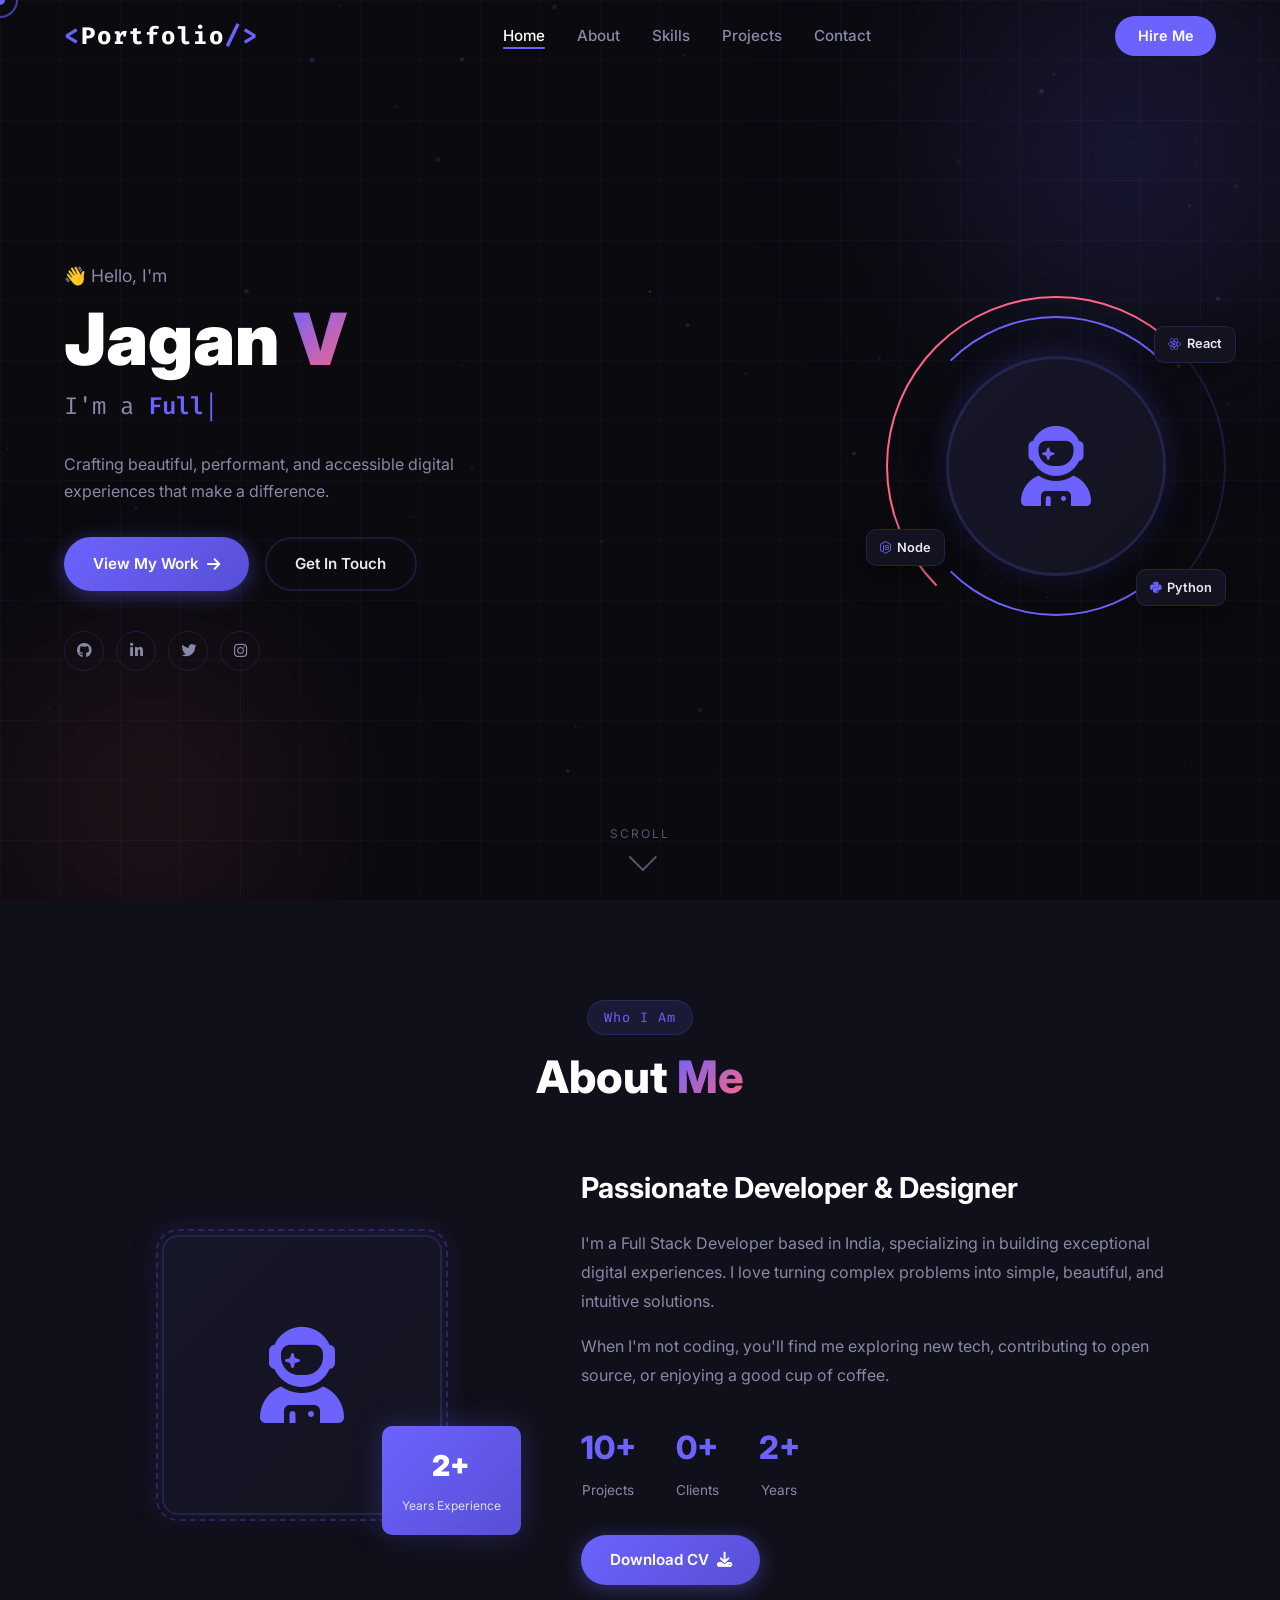
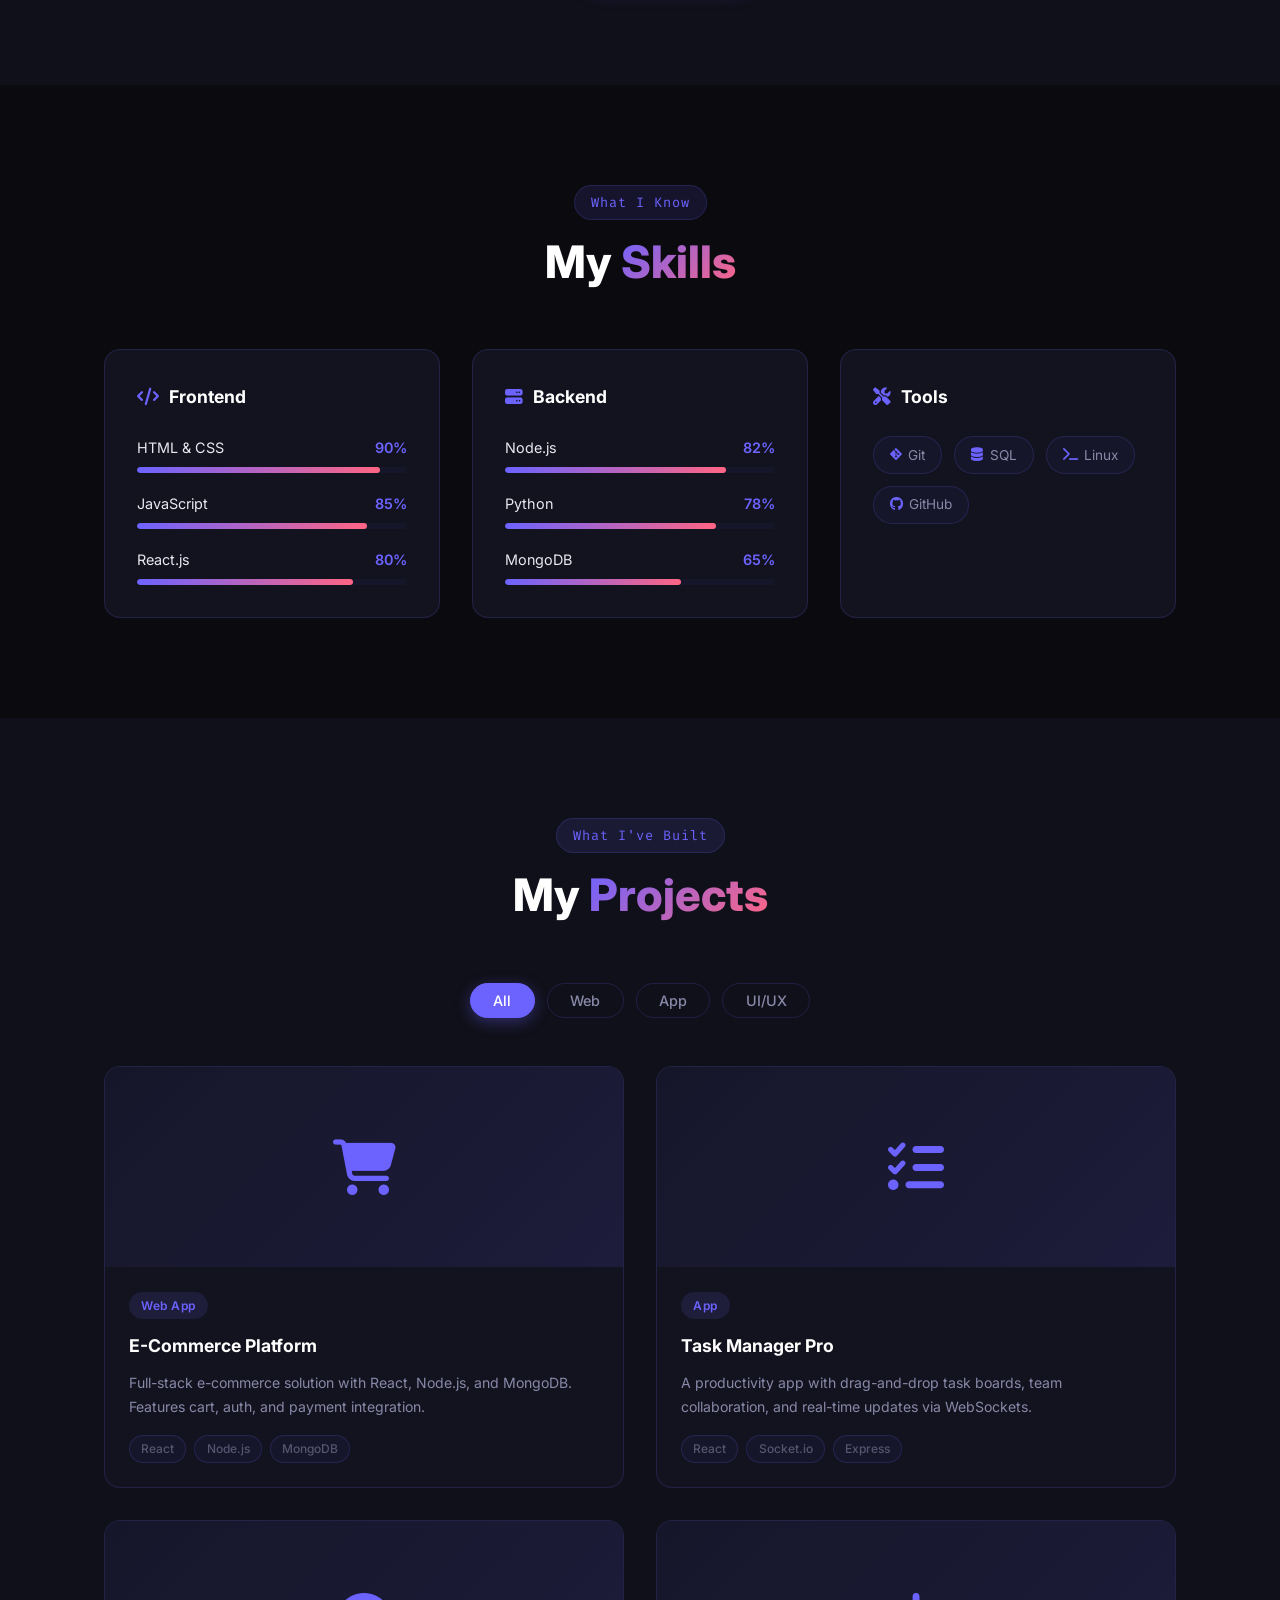
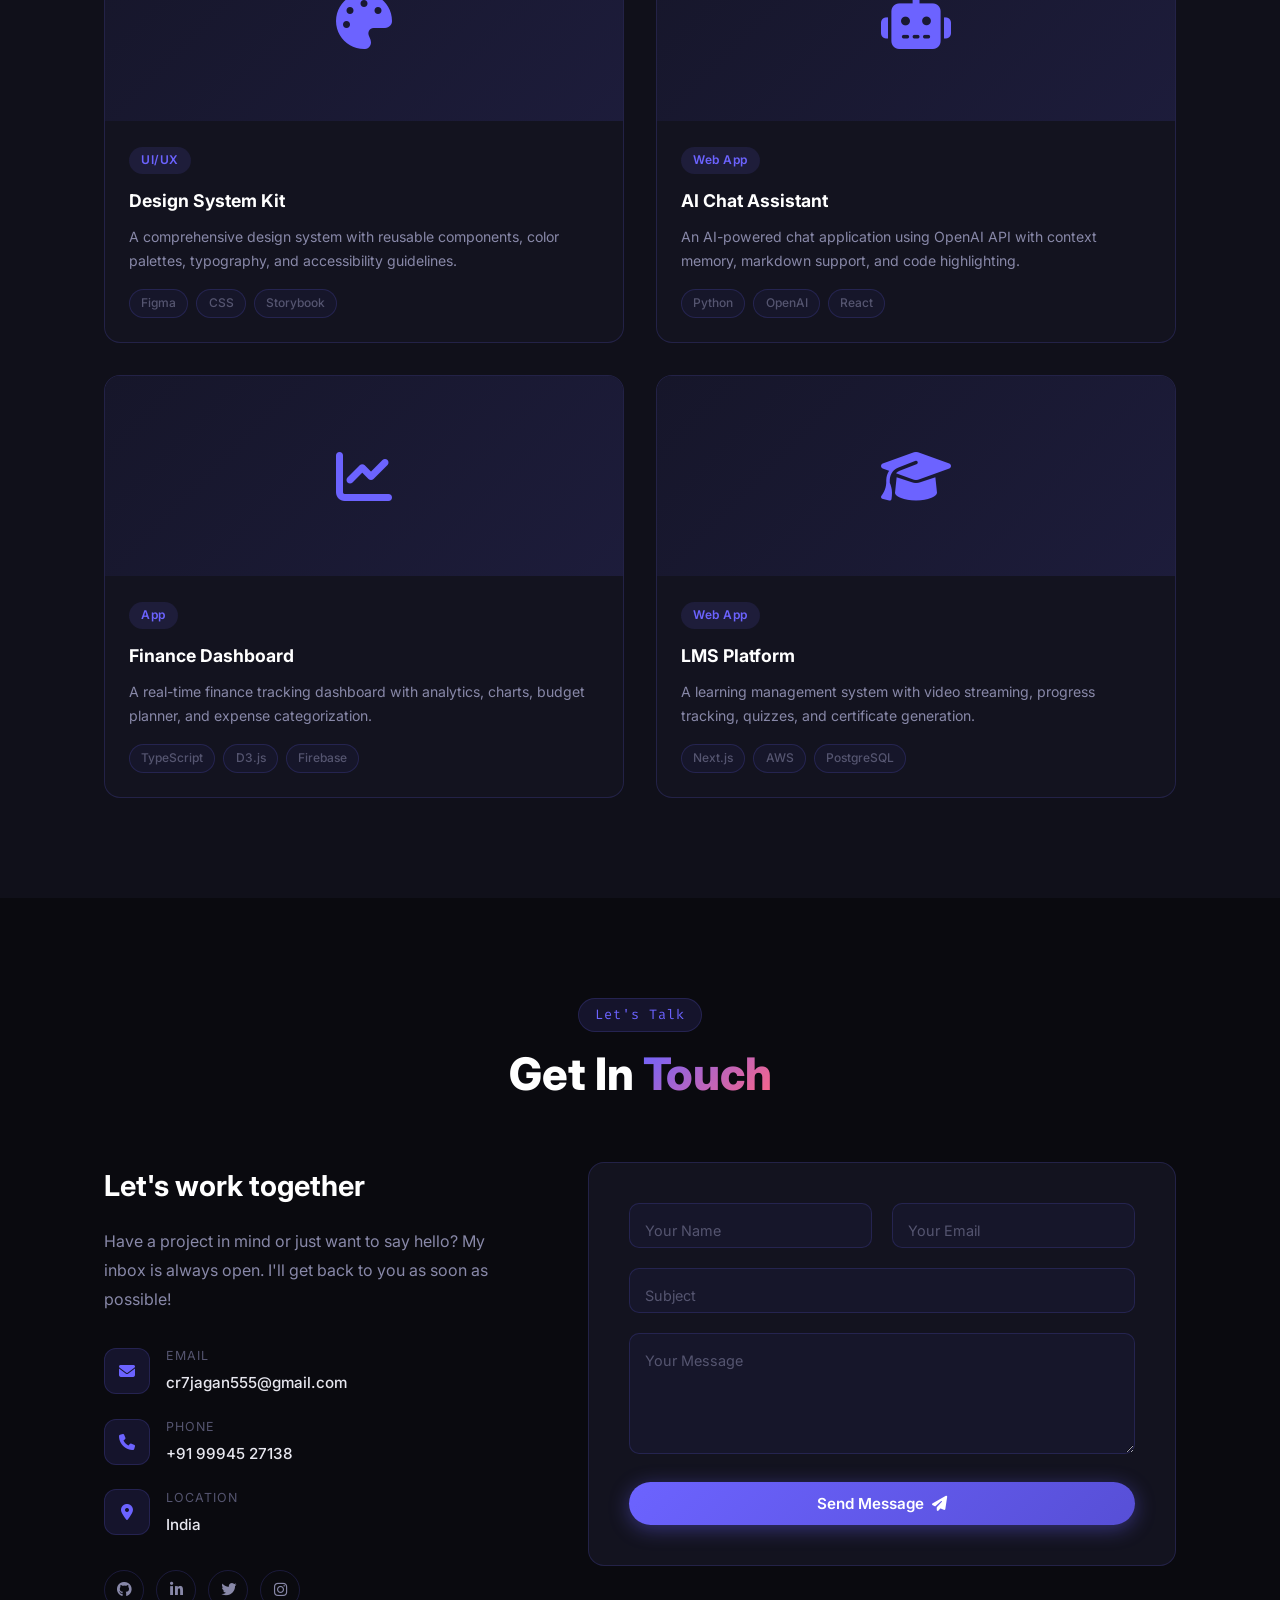
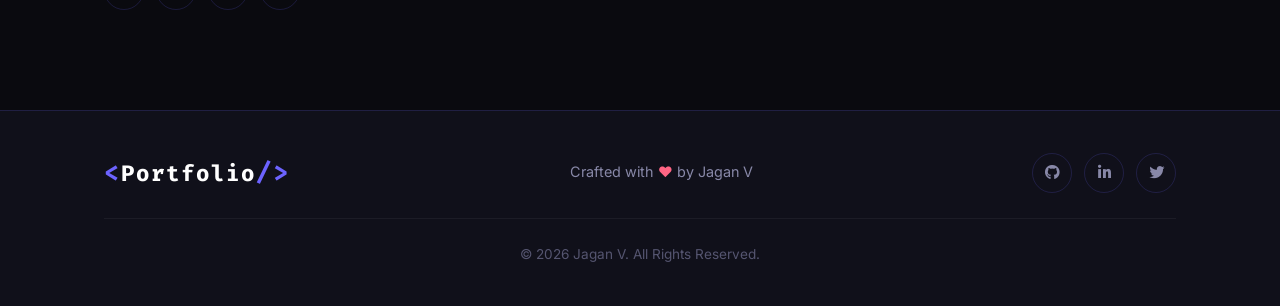
==== commit dd30c535: "Update index.html" ====
--- a/Portfolio/index.html
+++ b/Portfolio/index.html
@@ -111,7 +111,7 @@
               <i class="fas fa-user-astronaut about-icon"></i>
             </div>
             <div class="about-exp">
-              <span class="exp-num">3+</span>
+              <span class="exp-num">2+</span>
               <span class="exp-text">Years Experience</span>
             </div>
           </div>
@@ -122,15 +122,15 @@
           <p>When I'm not coding, you'll find me exploring new tech, contributing to open source, or enjoying a good cup of coffee.</p>
           <div class="about-stats">
             <div class="stat-item">
-              <span class="stat-num">20+</span>
+              <span class="stat-num">10+</span>
               <span class="stat-label">Projects</span>
             </div>
             <div class="stat-item">
-              <span class="stat-num">10+</span>
+              <span class="stat-num">-</span>
               <span class="stat-label">Clients</span>
             </div>
             <div class="stat-item">
-              <span class="stat-num">3+</span>
+              <span class="stat-num">2+</span>
               <span class="stat-label">Years</span>
             </div>
           </div>
@@ -163,10 +163,10 @@
               <div class="skill-info"><span>React.js</span><span class="skill-pct">80%</span></div>
               <div class="skill-bar"><div class="skill-fill"></div></div>
             </div>
-            <div class="skill-item" data-level="75">
+            <!-- <div class="skill-item" data-level="75">
               <div class="skill-info"><span>TypeScript</span><span class="skill-pct">75%</span></div>
               <div class="skill-bar"><div class="skill-fill"></div></div>
-            </div>
+            </div> -->
           </div>
         </div>
         <div class="skill-category reveal-up" style="animation-delay:.1s">
@@ -180,10 +180,10 @@
               <div class="skill-info"><span>Python</span><span class="skill-pct">78%</span></div>
               <div class="skill-bar"><div class="skill-fill"></div></div>
             </div>
-            <div class="skill-item" data-level="70">
+            <!-- <div class="skill-item" data-level="70">
               <div class="skill-info"><span>Express.js</span><span class="skill-pct">70%</span></div>
               <div class="skill-bar"><div class="skill-fill"></div></div>
-            </div>
+            </div> -->
             <div class="skill-item" data-level="65">
               <div class="skill-info"><span>MongoDB</span><span class="skill-pct">65%</span></div>
               <div class="skill-bar"><div class="skill-fill"></div></div>
@@ -194,13 +194,13 @@
           <h3><i class="fas fa-tools"></i> Tools</h3>
           <div class="skills-tags">
             <span class="skill-tag"><i class="fab fa-git-alt"></i> Git</span>
-            <span class="skill-tag"><i class="fab fa-docker"></i> Docker</span>
-            <span class="skill-tag"><i class="fab fa-figma"></i> Figma</span>
+            <!-- <span class="skill-tag"><i class="fab fa-docker"></i> Docker</span> -->
+            <!-- <span class="skill-tag"><i class="fab fa-figma"></i> Figma</span> -->
             <span class="skill-tag"><i class="fas fa-database"></i> SQL</span>
-            <span class="skill-tag"><i class="fab fa-aws"></i> AWS</span>
+            <!-- <span class="skill-tag"><i class="fab fa-aws"></i> AWS</span> -->
             <span class="skill-tag"><i class="fas fa-terminal"></i> Linux</span>
             <span class="skill-tag"><i class="fab fa-github"></i> GitHub</span>
-            <span class="skill-tag"><i class="fas fa-fire"></i> Firebase</span>
+            <!-- <span class="skill-tag"><i class="fas fa-fire"></i> Firebase</span> -->
           </div>
         </div>
       </div>
@@ -343,7 +343,7 @@
               <div class="contact-icon"><i class="fas fa-envelope"></i></div>
               <div>
                 <span>Email</span>
-                <a href="mailto:jagan.v@zohocorp.com">jagan.v@zohocorp.com</a>
+                <a href="mailto:cr7jagan555@gmail.com">cr7jagan555@gmail.com</a>
               </div>
             </div>
             <div class="contact-item">
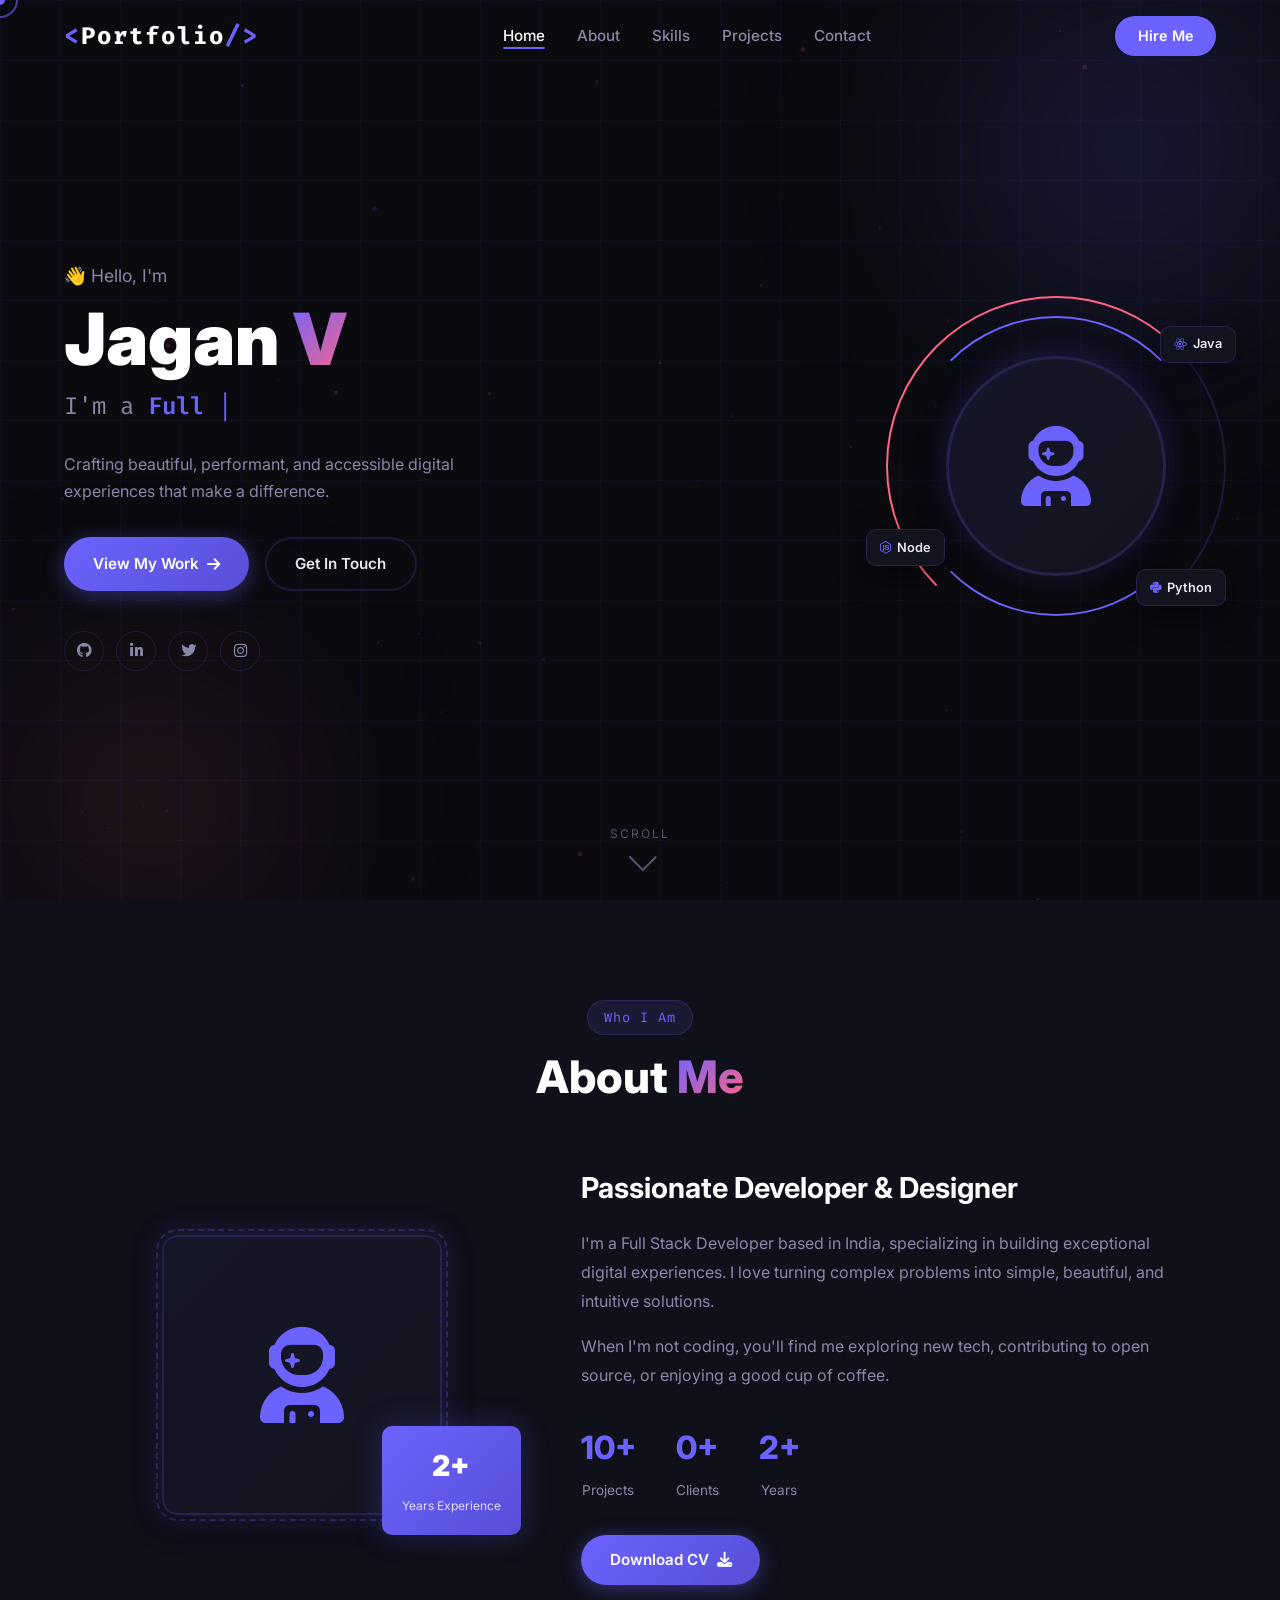
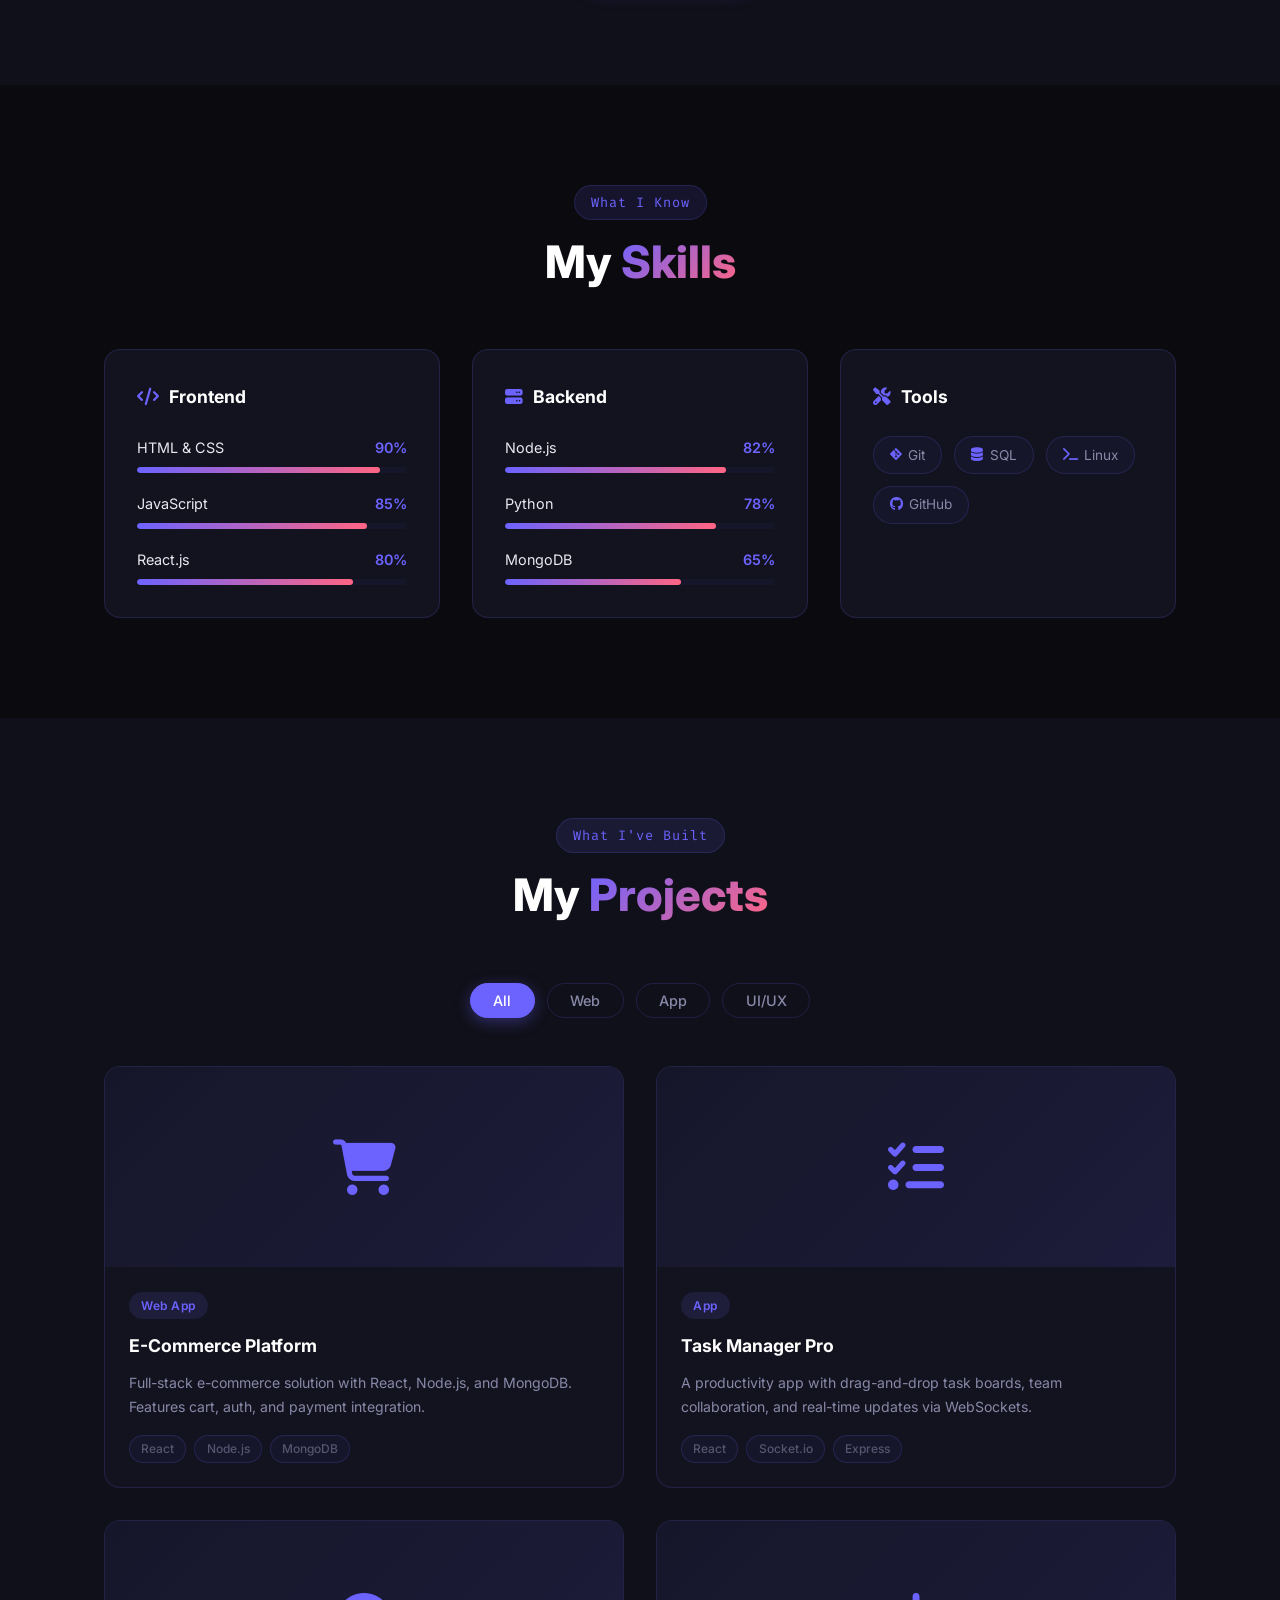
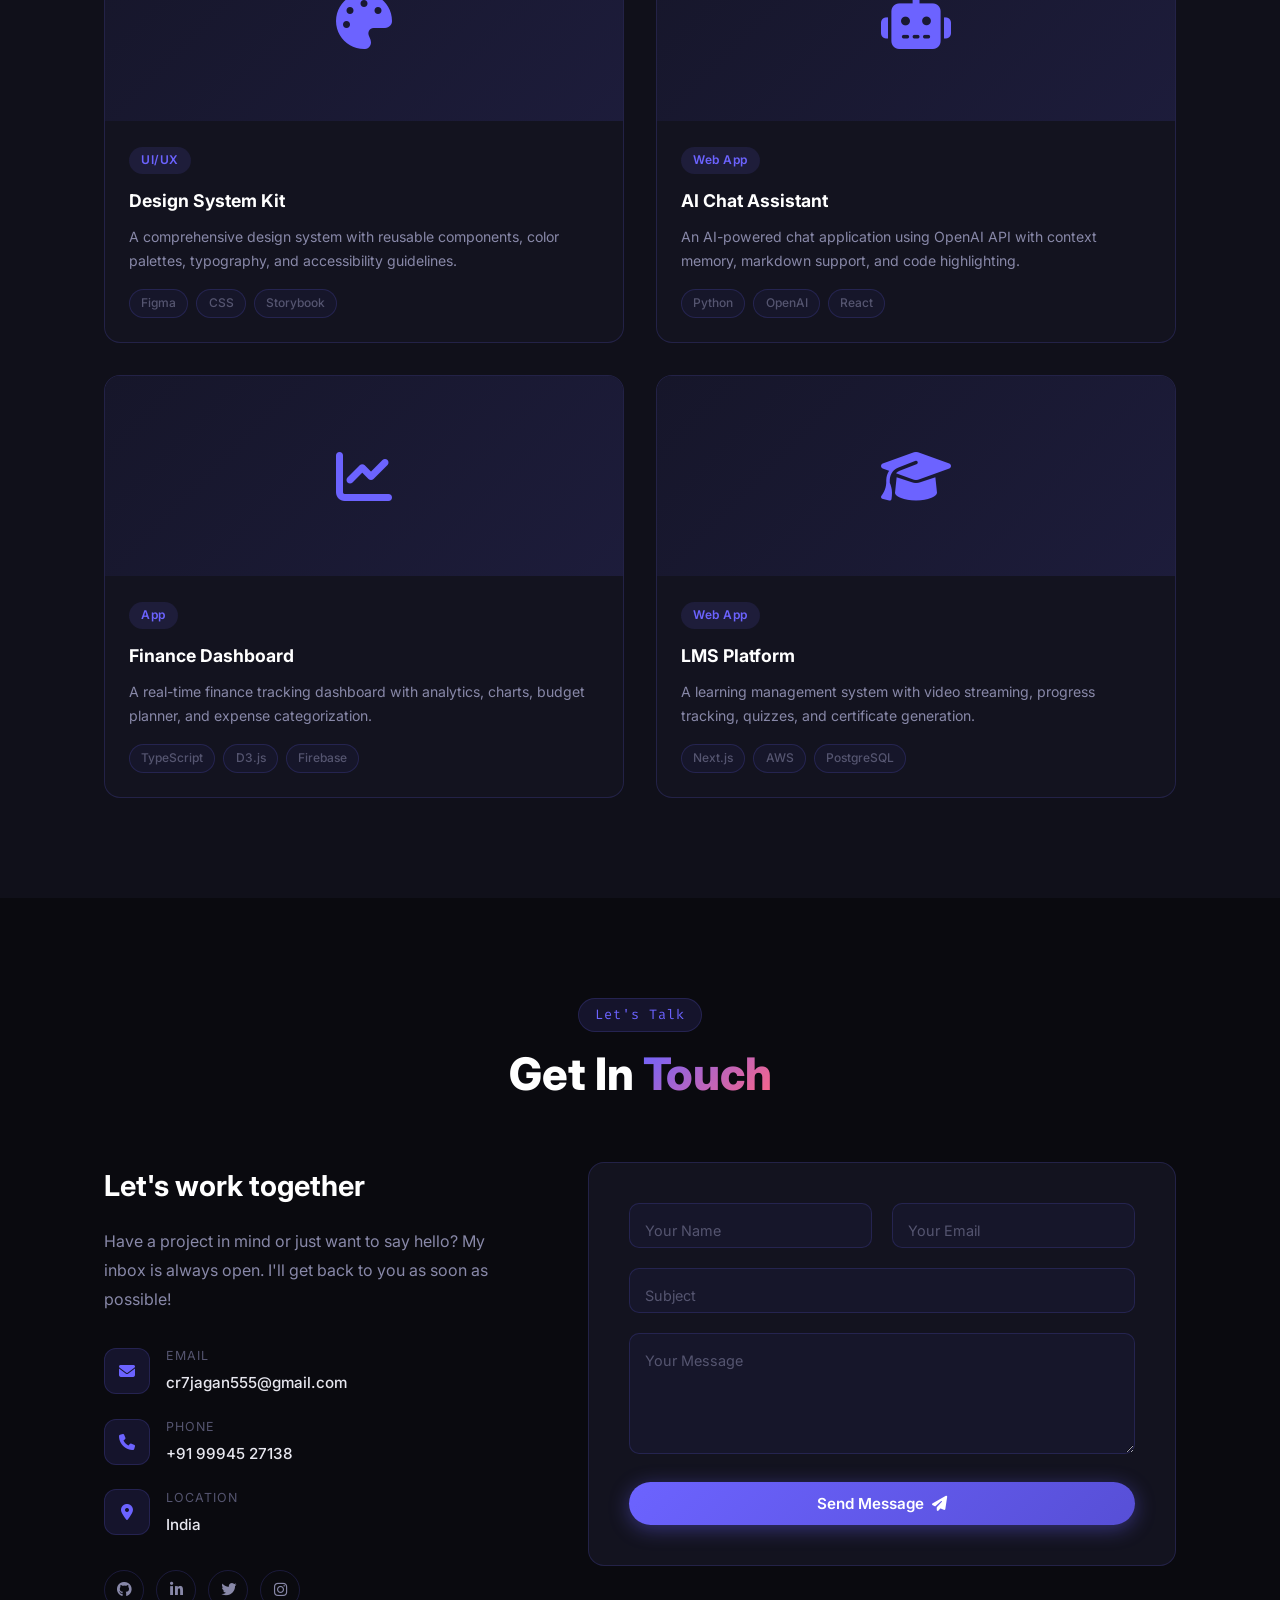
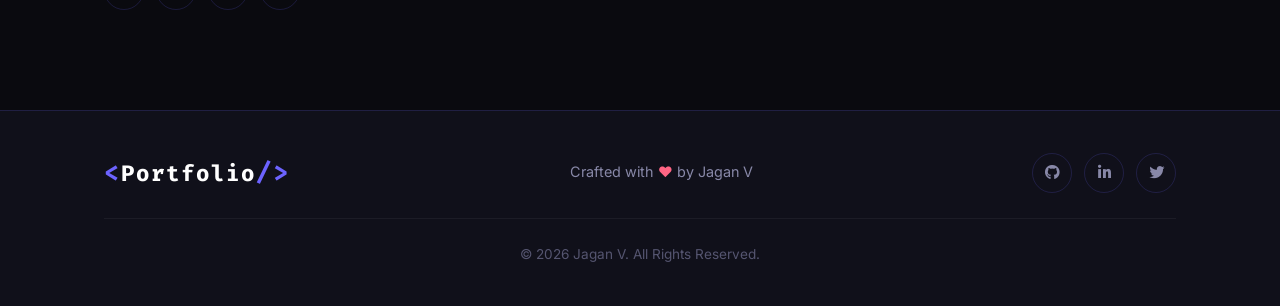
==== commit ba6b6e18: "Update index.html" ====
--- a/Portfolio/index.html
+++ b/Portfolio/index.html
@@ -86,7 +86,7 @@
         <div class="avatar-img">
           <i class="fas fa-user-astronaut"></i>
         </div>
-        <div class="floating-badge badge-1"><i class="fab fa-react"></i> React</div>
+        <div class="floating-badge badge-1"><i class="fab fa-react"></i> Java</div>
         <div class="floating-badge badge-2"><i class="fab fa-node-js"></i> Node</div>
         <div class="floating-badge badge-3"><i class="fab fa-python"></i> Python</div>
       </div>
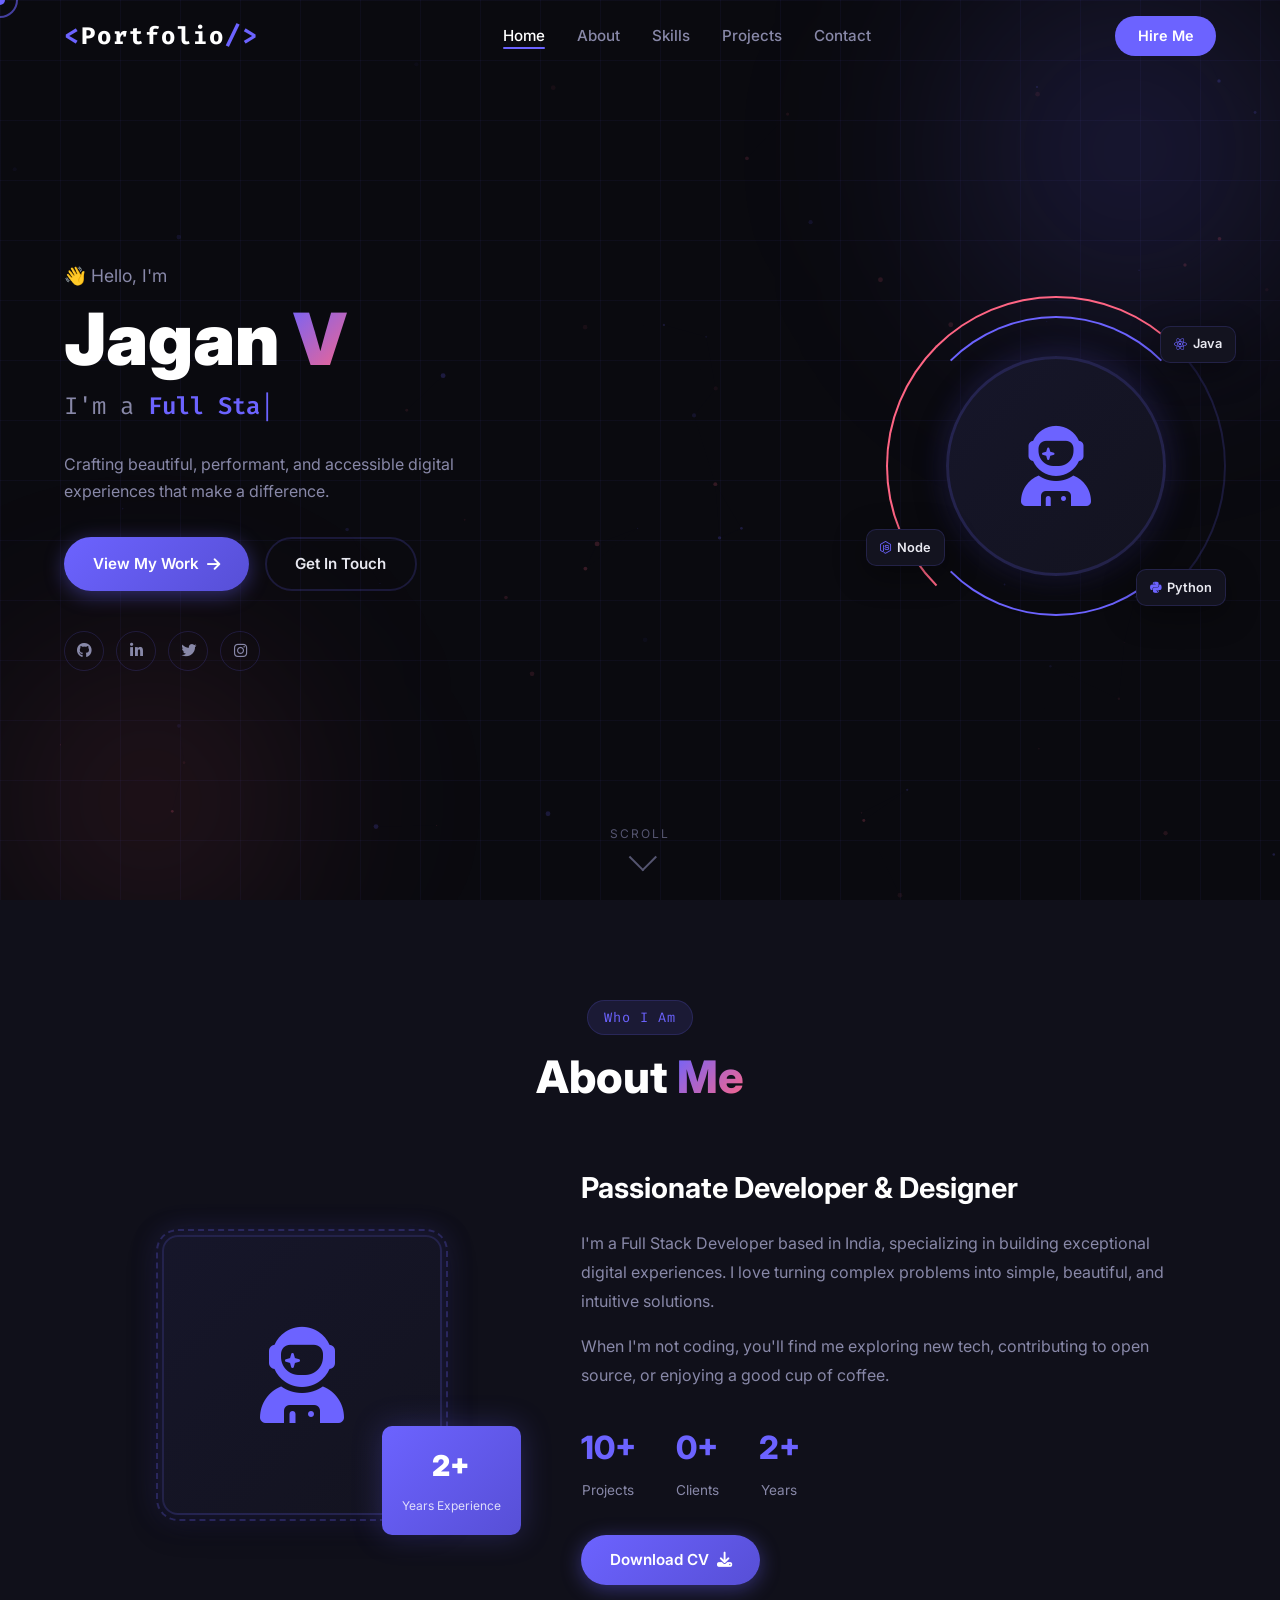
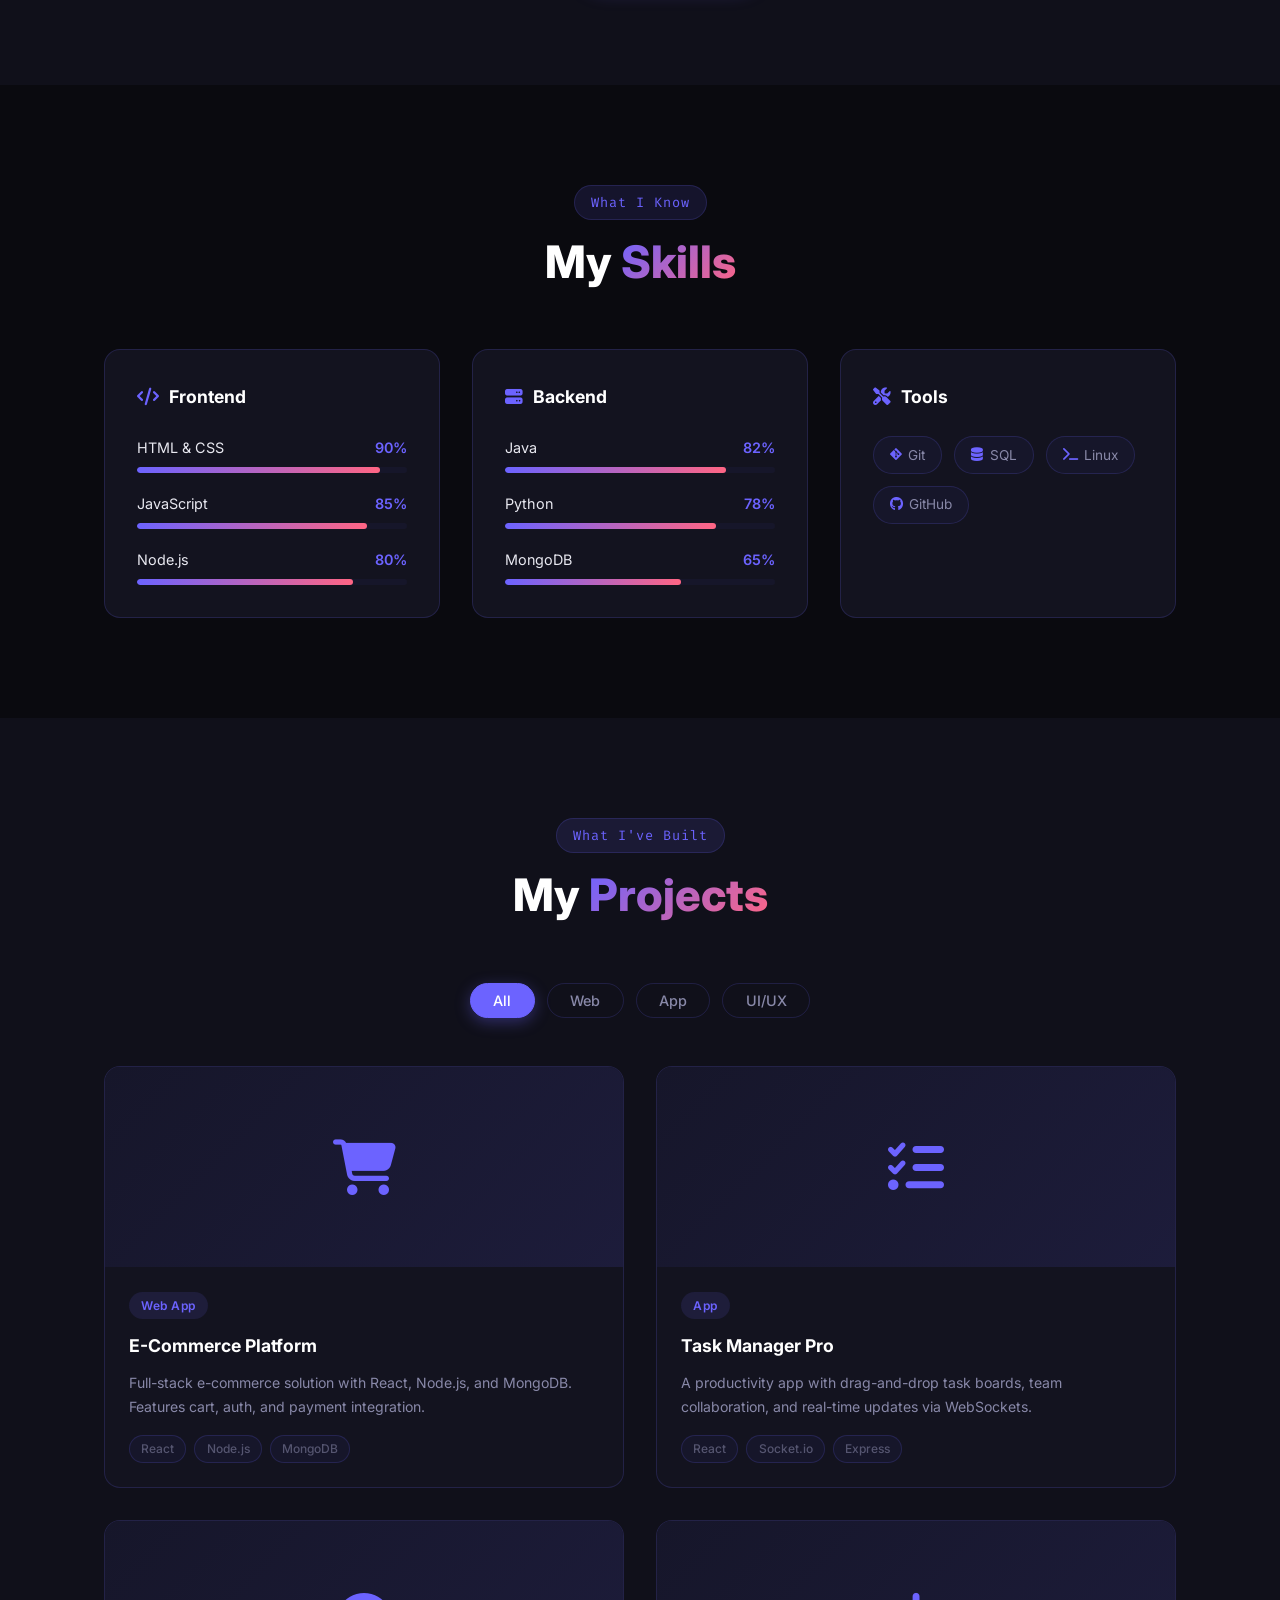
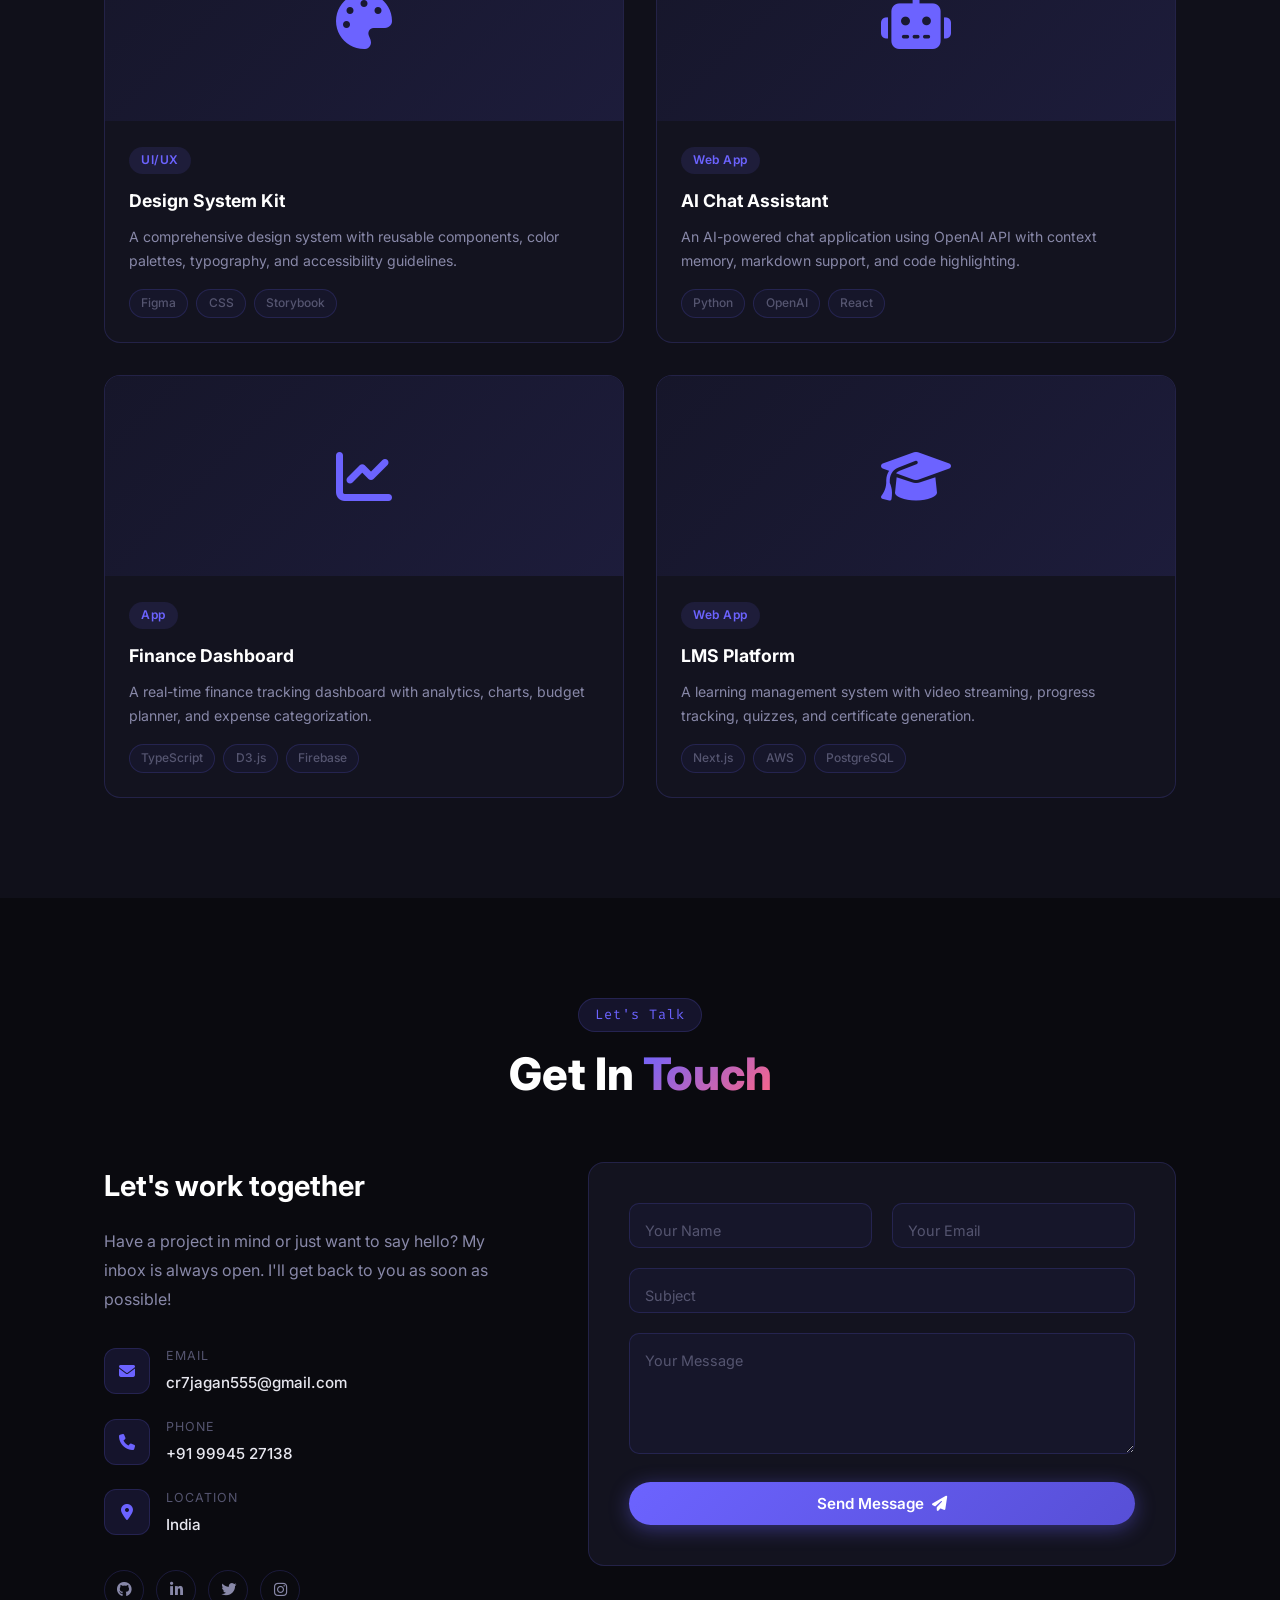
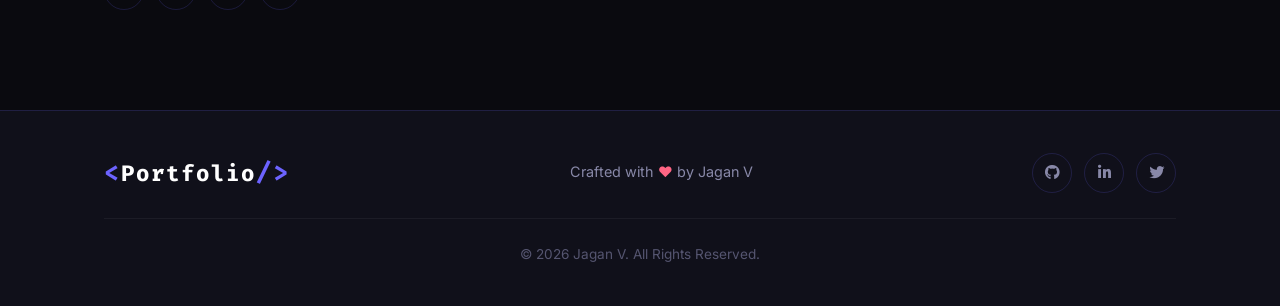
==== commit 69b0d46b: "Update index.html" ====
--- a/Portfolio/index.html
+++ b/Portfolio/index.html
@@ -160,7 +160,7 @@
               <div class="skill-bar"><div class="skill-fill"></div></div>
             </div>
             <div class="skill-item" data-level="80">
-              <div class="skill-info"><span>React.js</span><span class="skill-pct">80%</span></div>
+              <div class="skill-info"><span>Node.js</span><span class="skill-pct">80%</span></div>
               <div class="skill-bar"><div class="skill-fill"></div></div>
             </div>
             <!-- <div class="skill-item" data-level="75">
@@ -173,7 +173,7 @@
           <h3><i class="fas fa-server"></i> Backend</h3>
           <div class="skill-list">
             <div class="skill-item" data-level="82">
-              <div class="skill-info"><span>Node.js</span><span class="skill-pct">82%</span></div>
+              <div class="skill-info"><span>Java</span><span class="skill-pct">82%</span></div>
               <div class="skill-bar"><div class="skill-fill"></div></div>
             </div>
             <div class="skill-item" data-level="78">
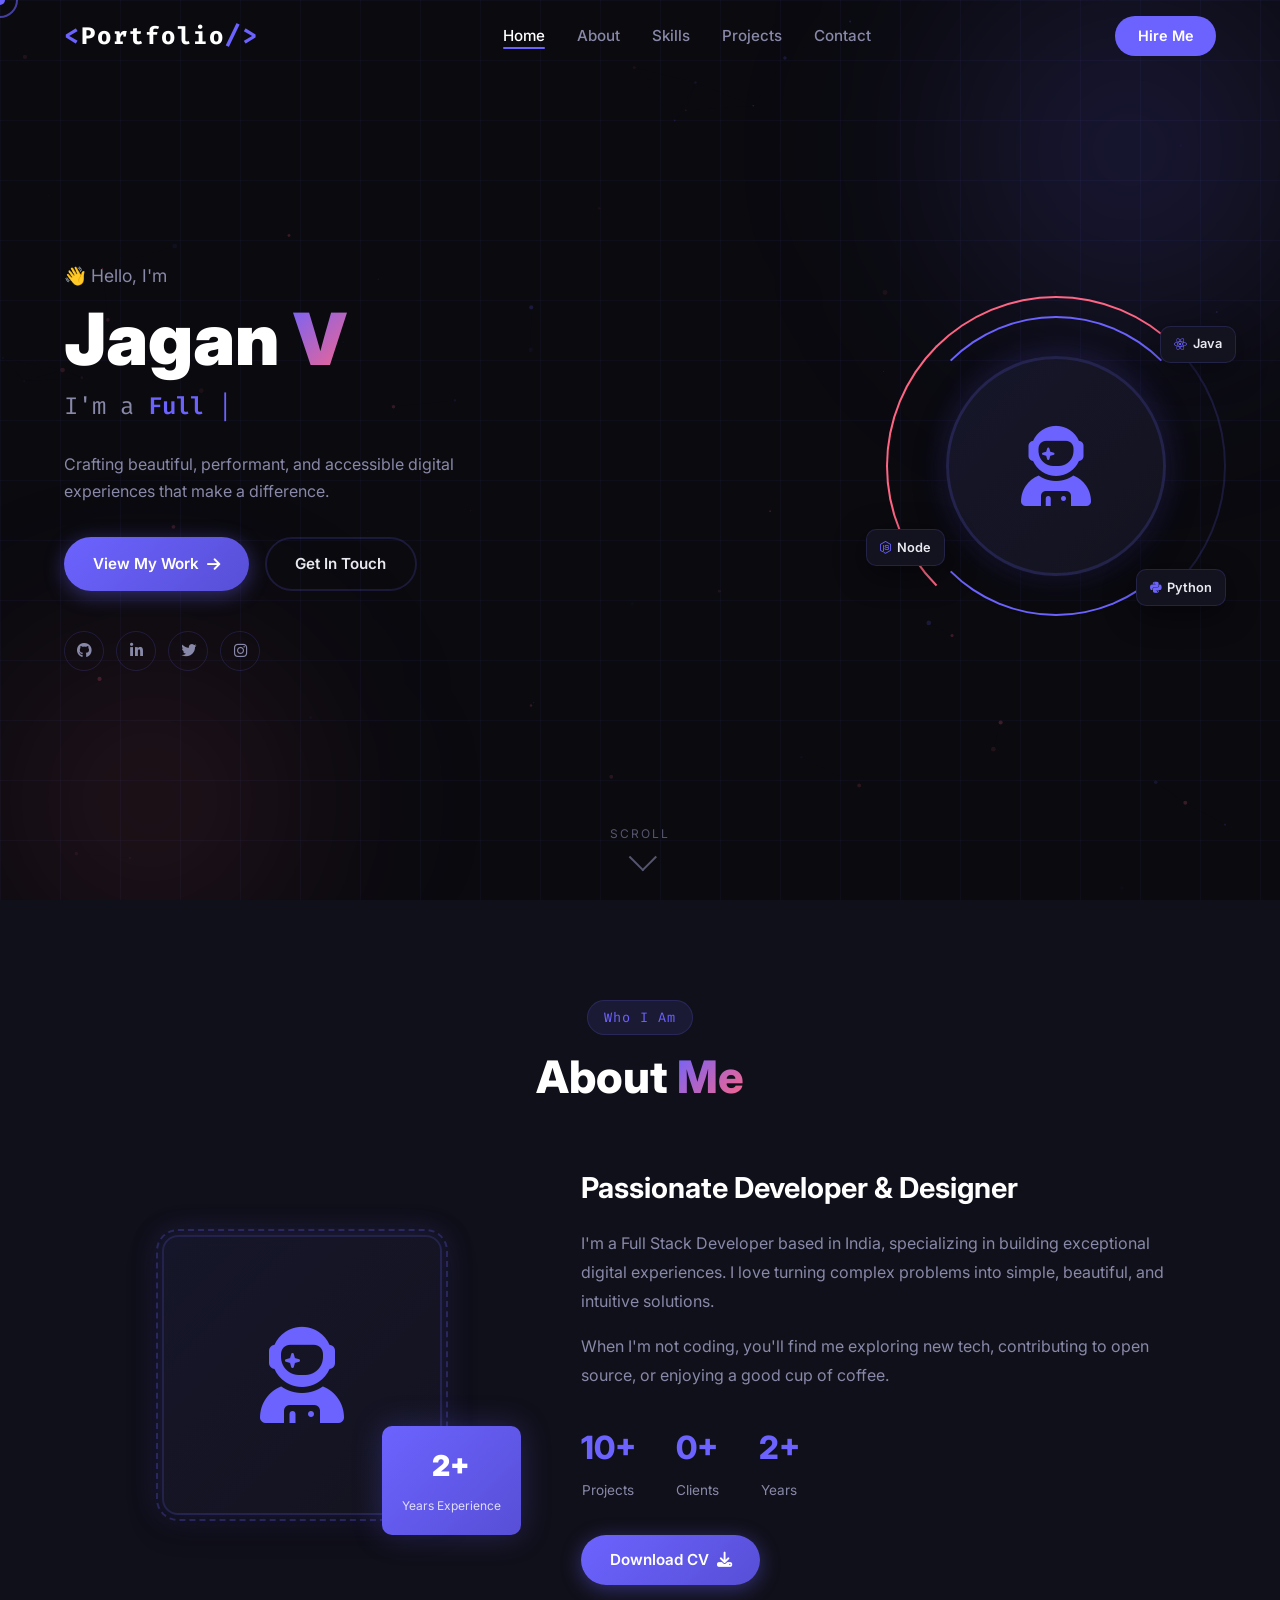
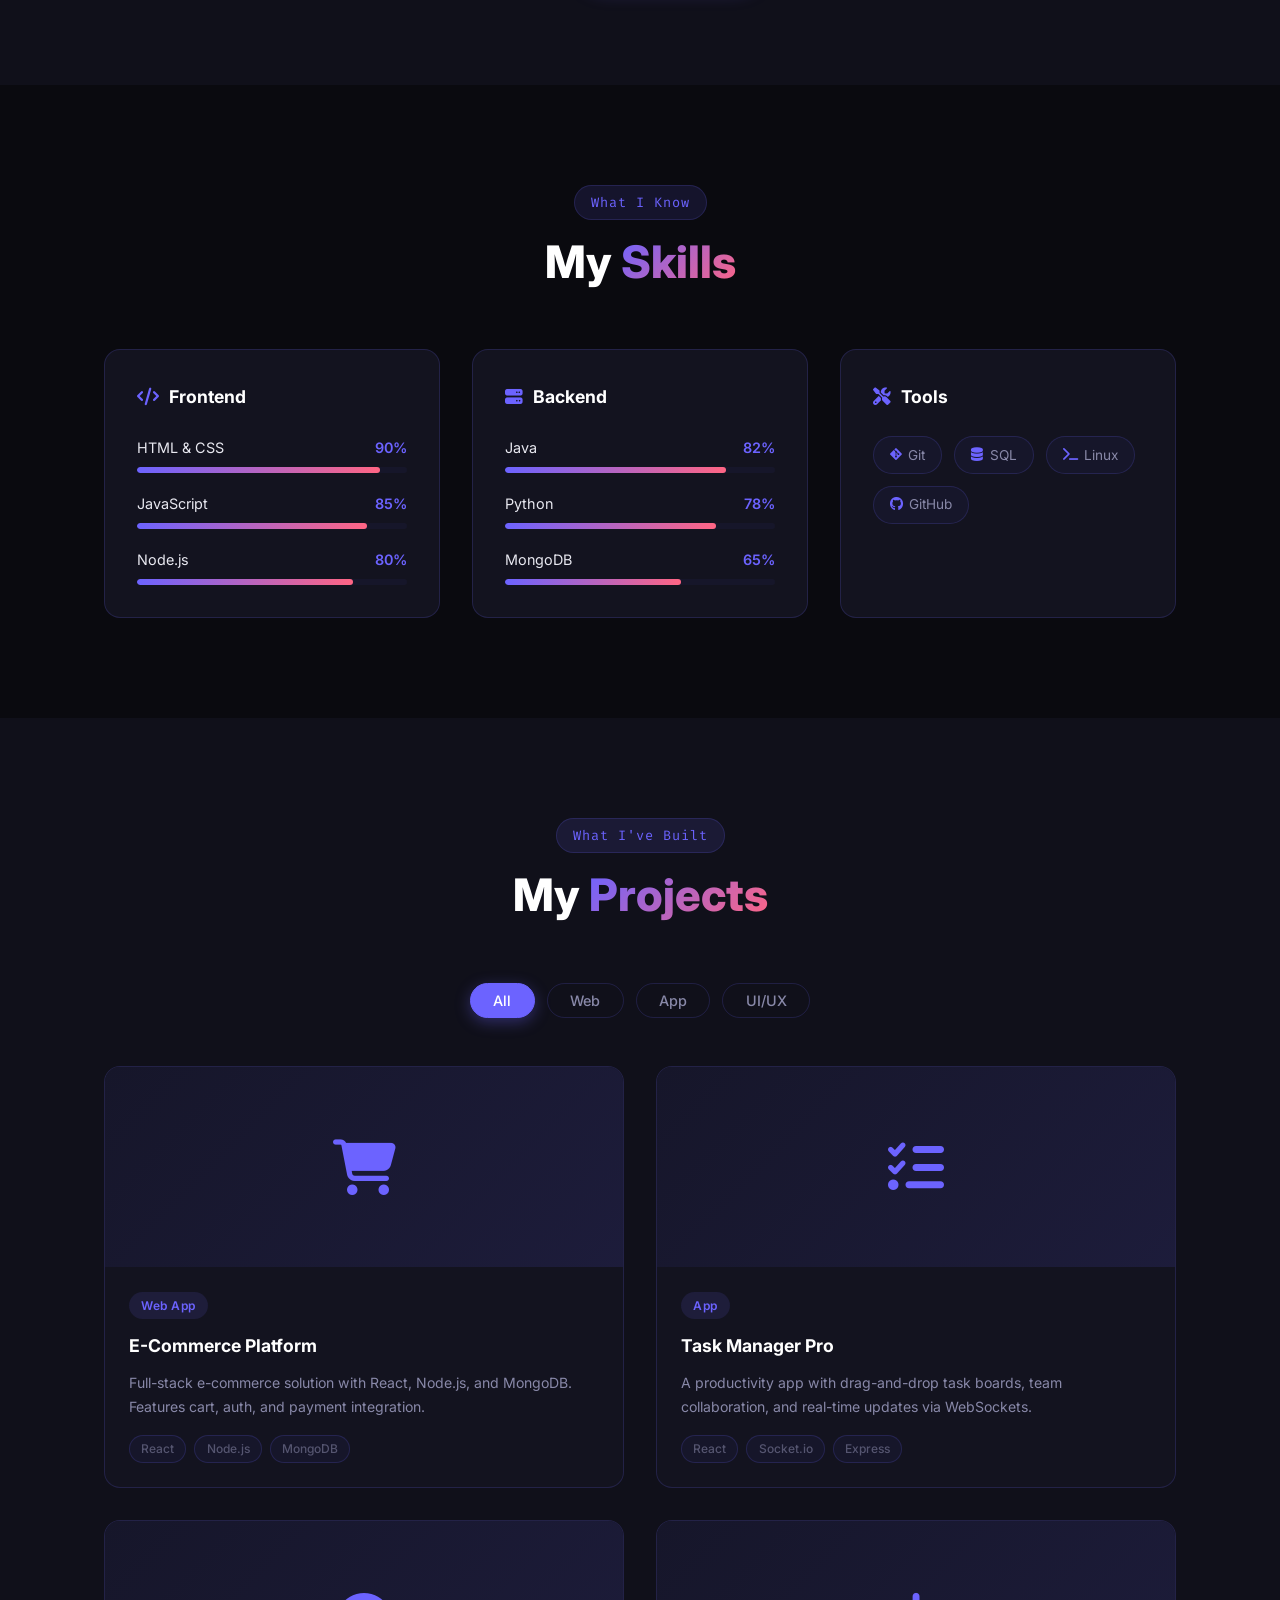
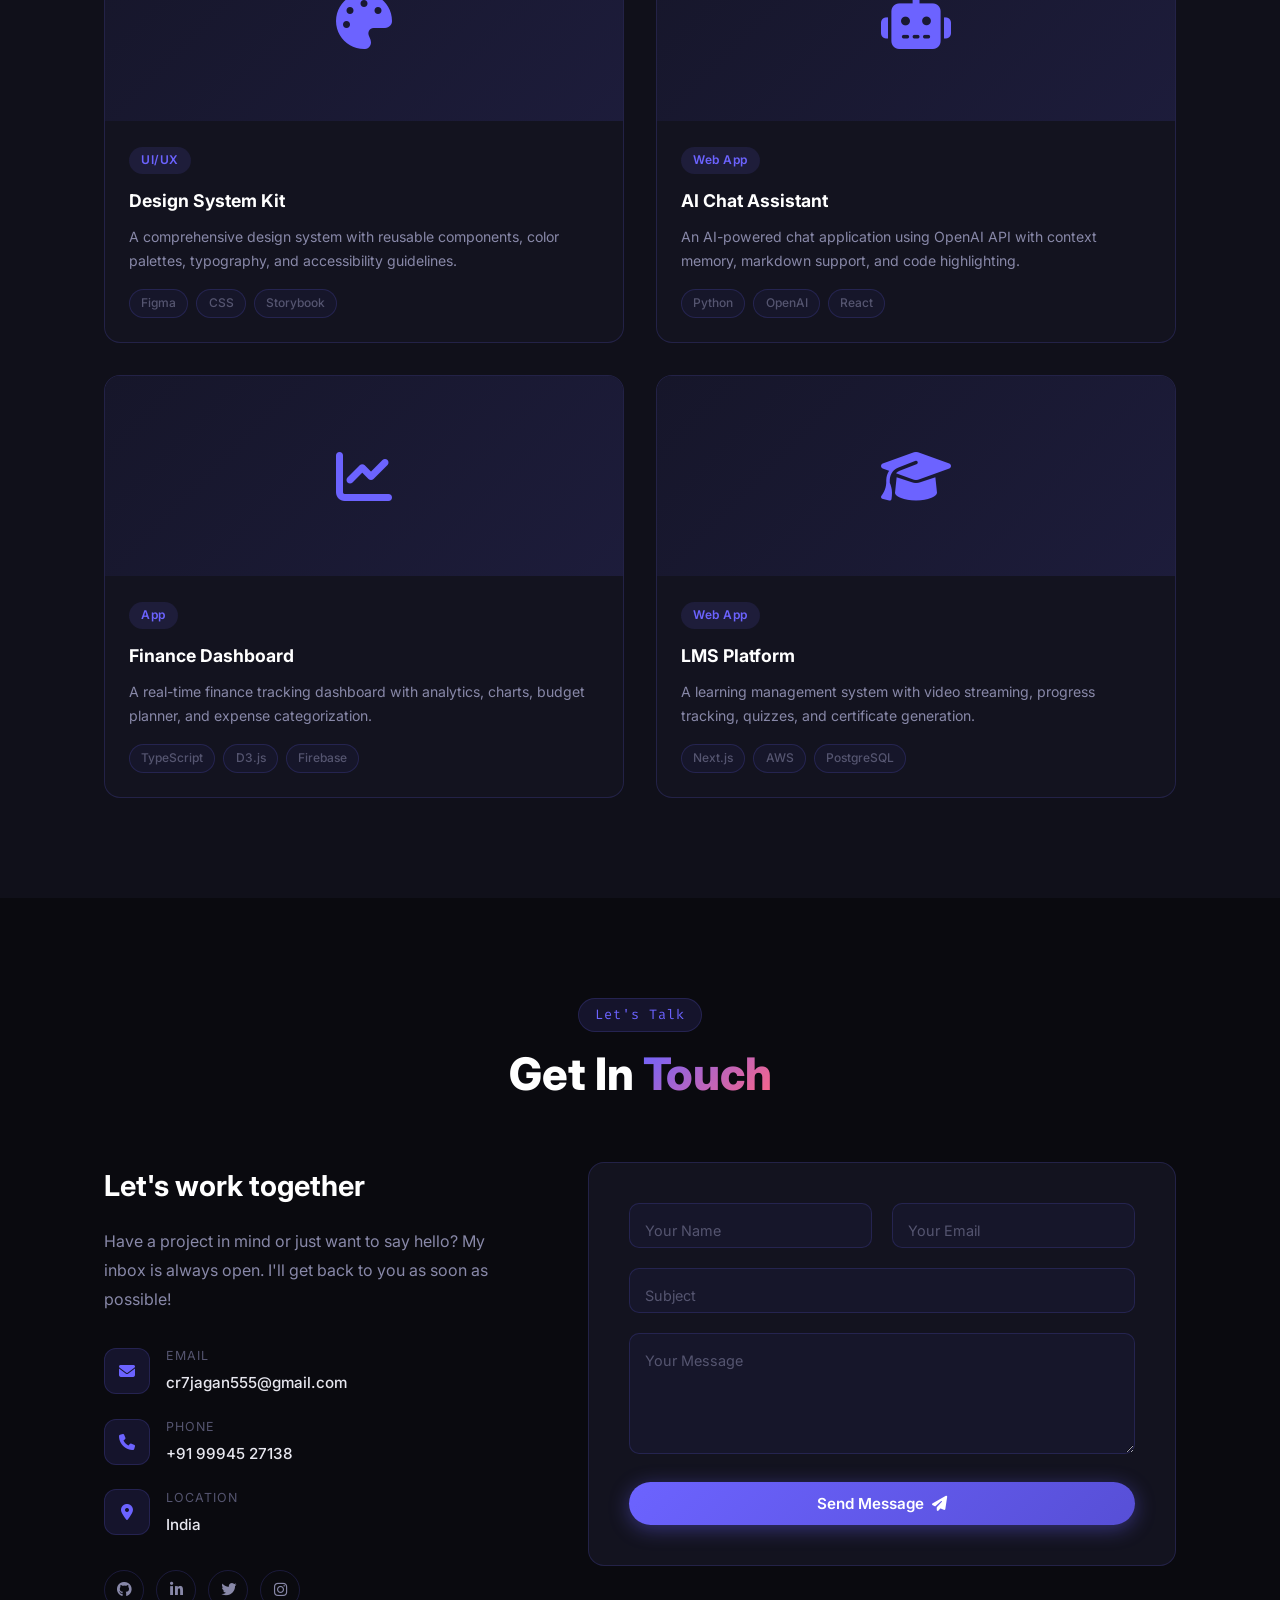
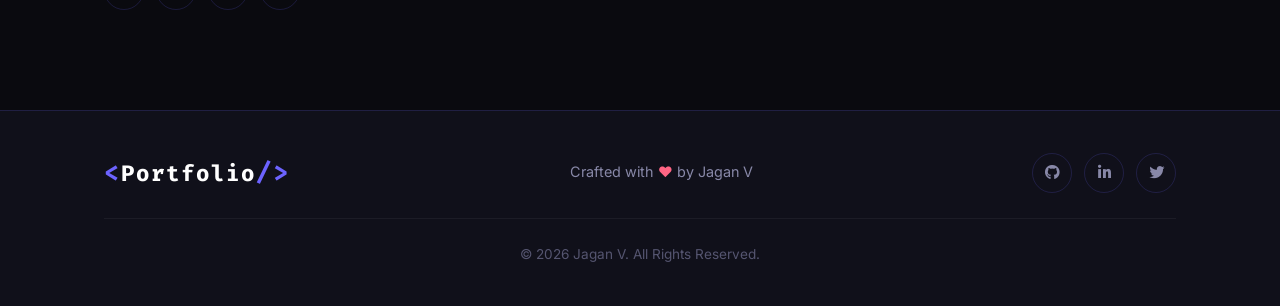
==== commit 15425d12: "Update index.html" ====
--- a/Portfolio/index.html
+++ b/Portfolio/index.html
@@ -74,7 +74,7 @@
       </div>
       <div class="hero-socials reveal-up">
         <a href="#" class="social-icon" aria-label="GitHub"><i class="fab fa-github"></i></a>
-        <a href="#" class="social-icon" aria-label="LinkedIn"><i class="fab fa-linkedin-in"></i></a>
+        <a href="#https://www.linkedin.com/in/jagan-v-b8b331356/" class="social-icon" aria-label="LinkedIn"><i class="fab fa-linkedin-in"></i></a>
         <a href="#" class="social-icon" aria-label="Twitter"><i class="fab fa-twitter"></i></a>
         <a href="#" class="social-icon" aria-label="Instagram"><i class="fab fa-instagram"></i></a>
       </div>
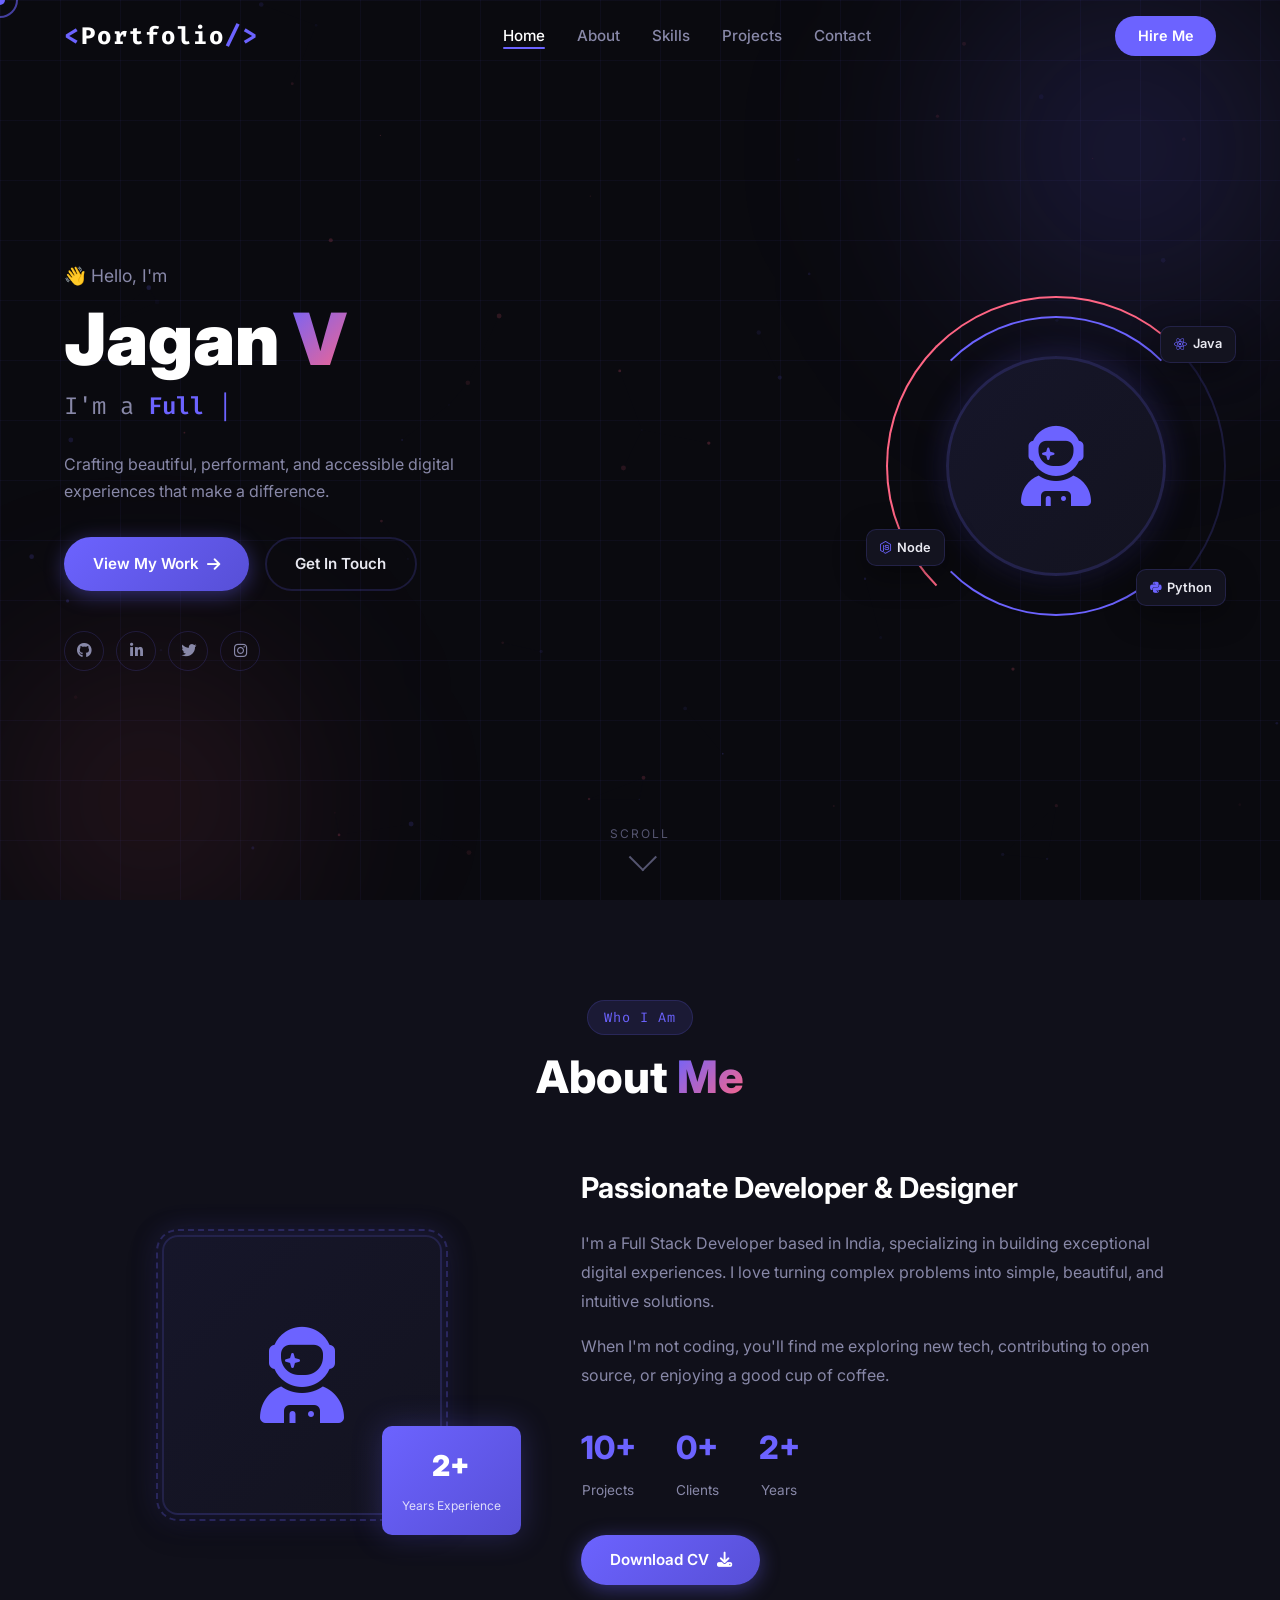
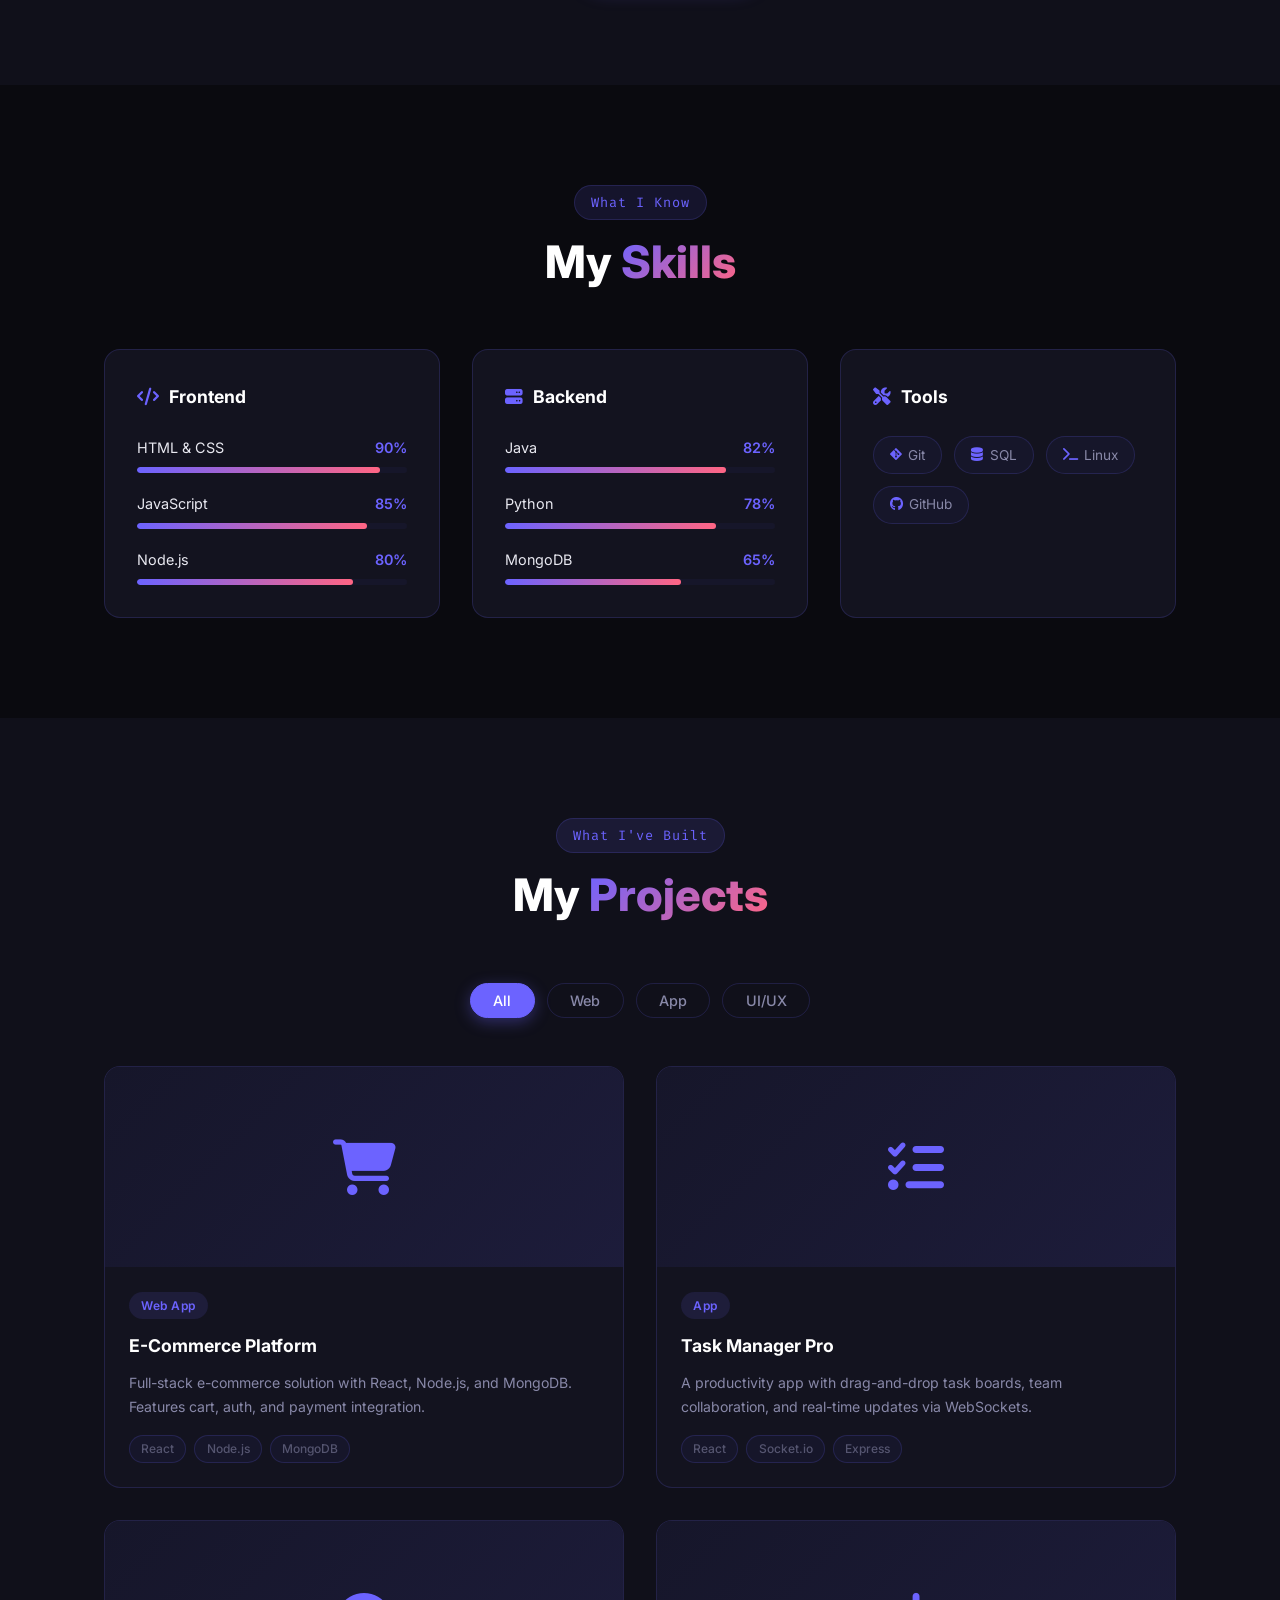
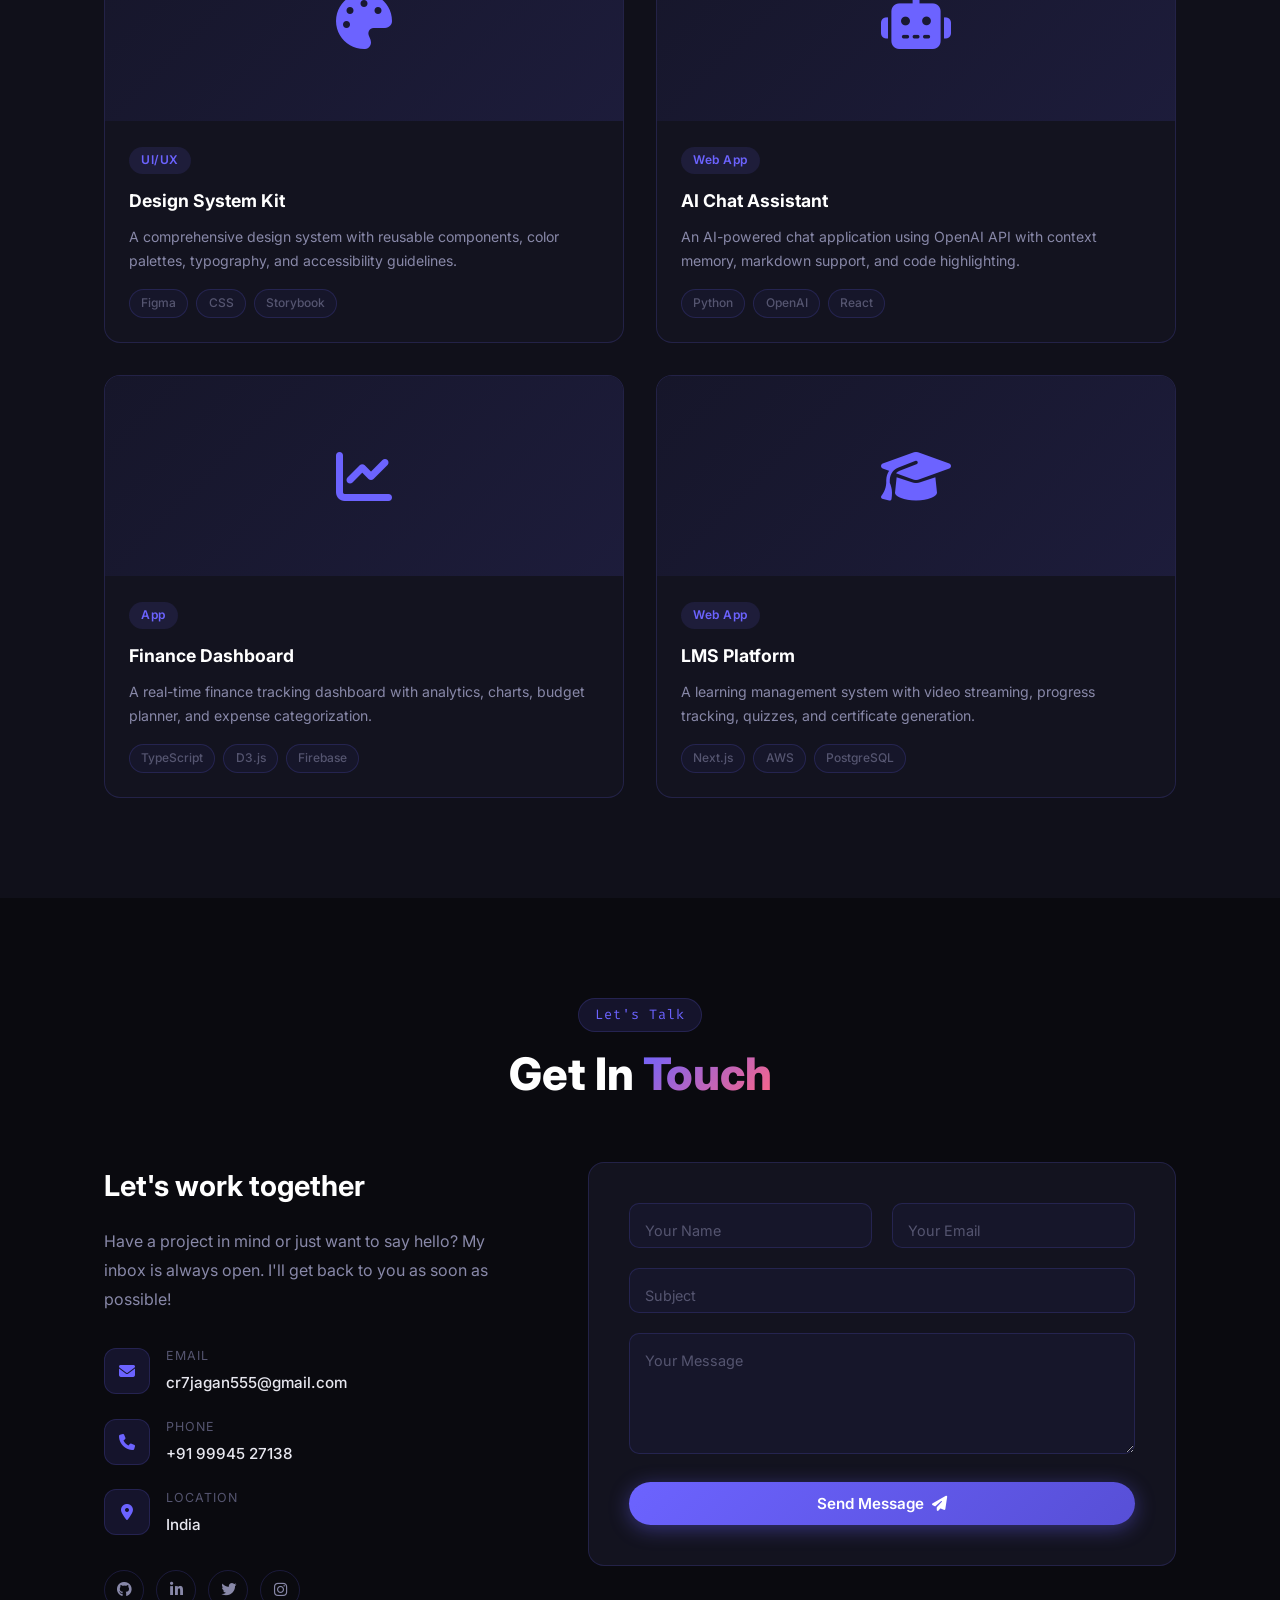
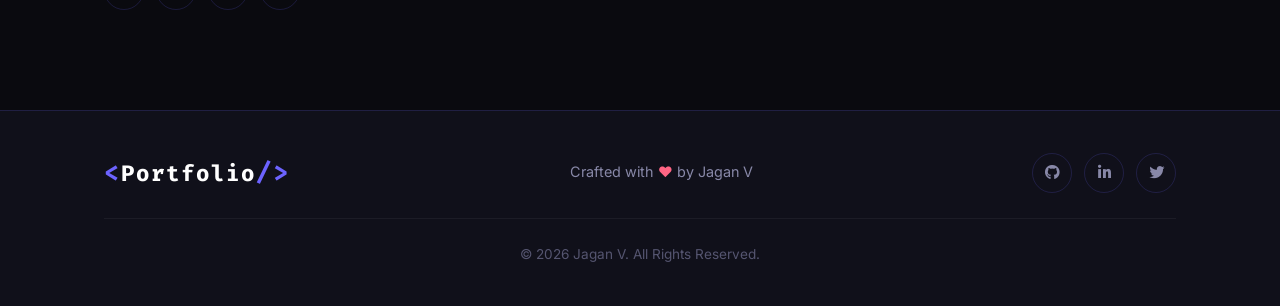
==== commit 3b38ca48: "Update index.html" ====
--- a/Portfolio/index.html
+++ b/Portfolio/index.html
@@ -74,7 +74,7 @@
       </div>
       <div class="hero-socials reveal-up">
         <a href="#" class="social-icon" aria-label="GitHub"><i class="fab fa-github"></i></a>
-        <a href="#https://www.linkedin.com/in/jagan-v-b8b331356/" class="social-icon" aria-label="LinkedIn"><i class="fab fa-linkedin-in"></i></a>
+        <a href="https://www.linkedin.com/in/jagan-v-b8b331356/" target="_blank" class="social-icon" aria-label="LinkedIn"><i class="fab fa-linkedin-in"></i></a>
         <a href="#" class="social-icon" aria-label="Twitter"><i class="fab fa-twitter"></i></a>
         <a href="#" class="social-icon" aria-label="Instagram"><i class="fab fa-instagram"></i></a>
       </div>
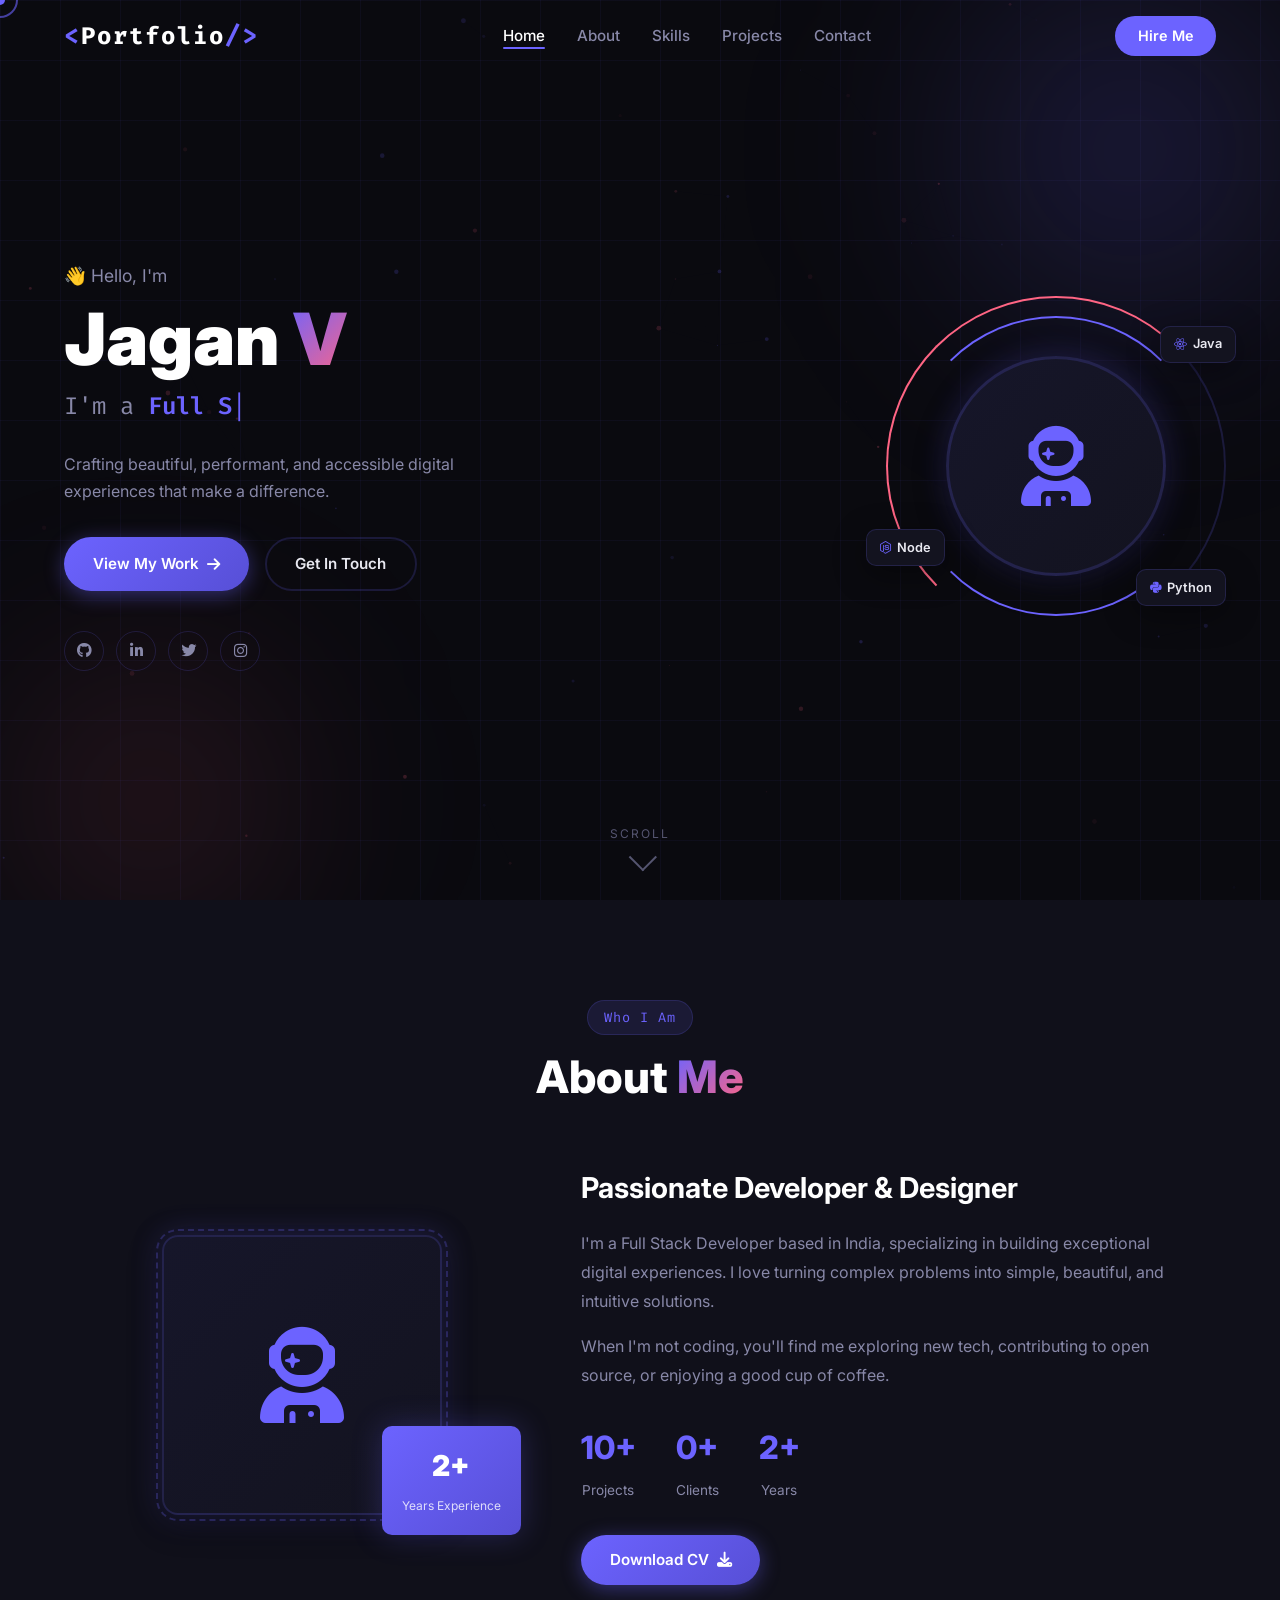
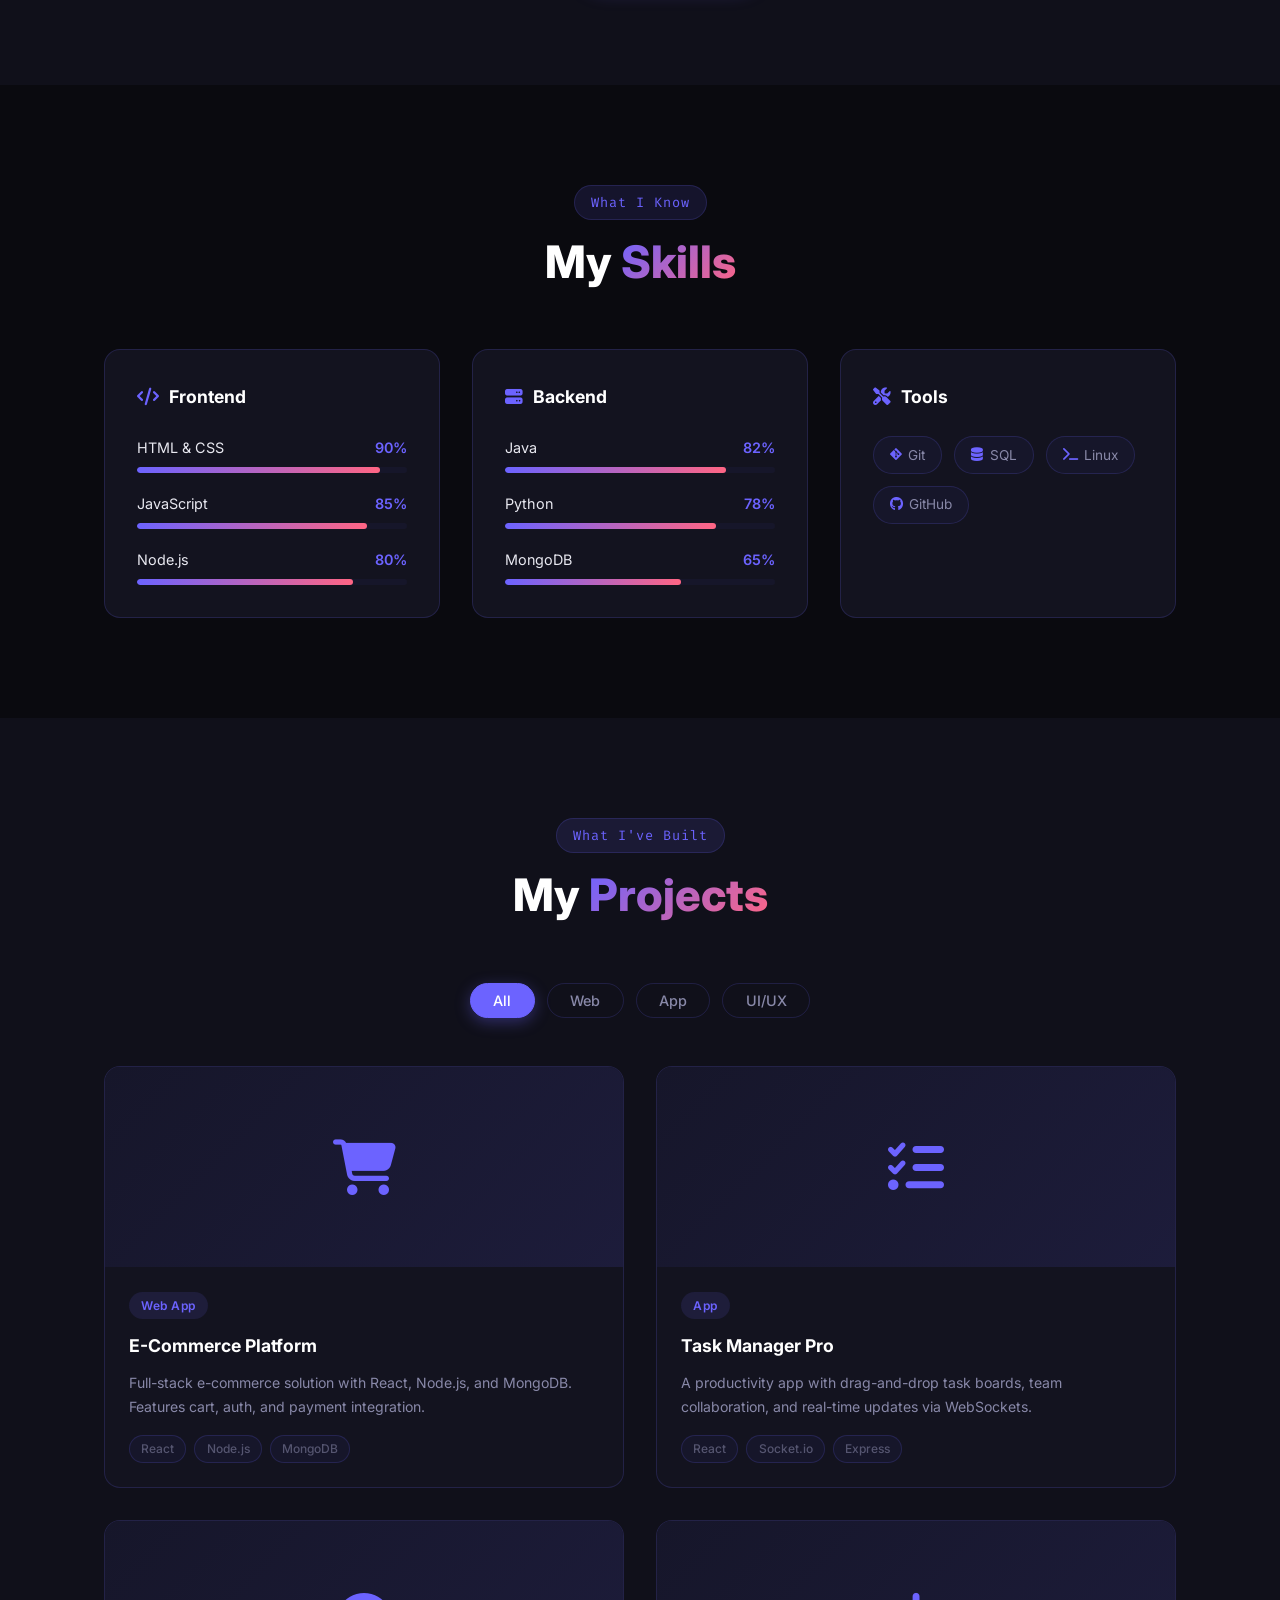
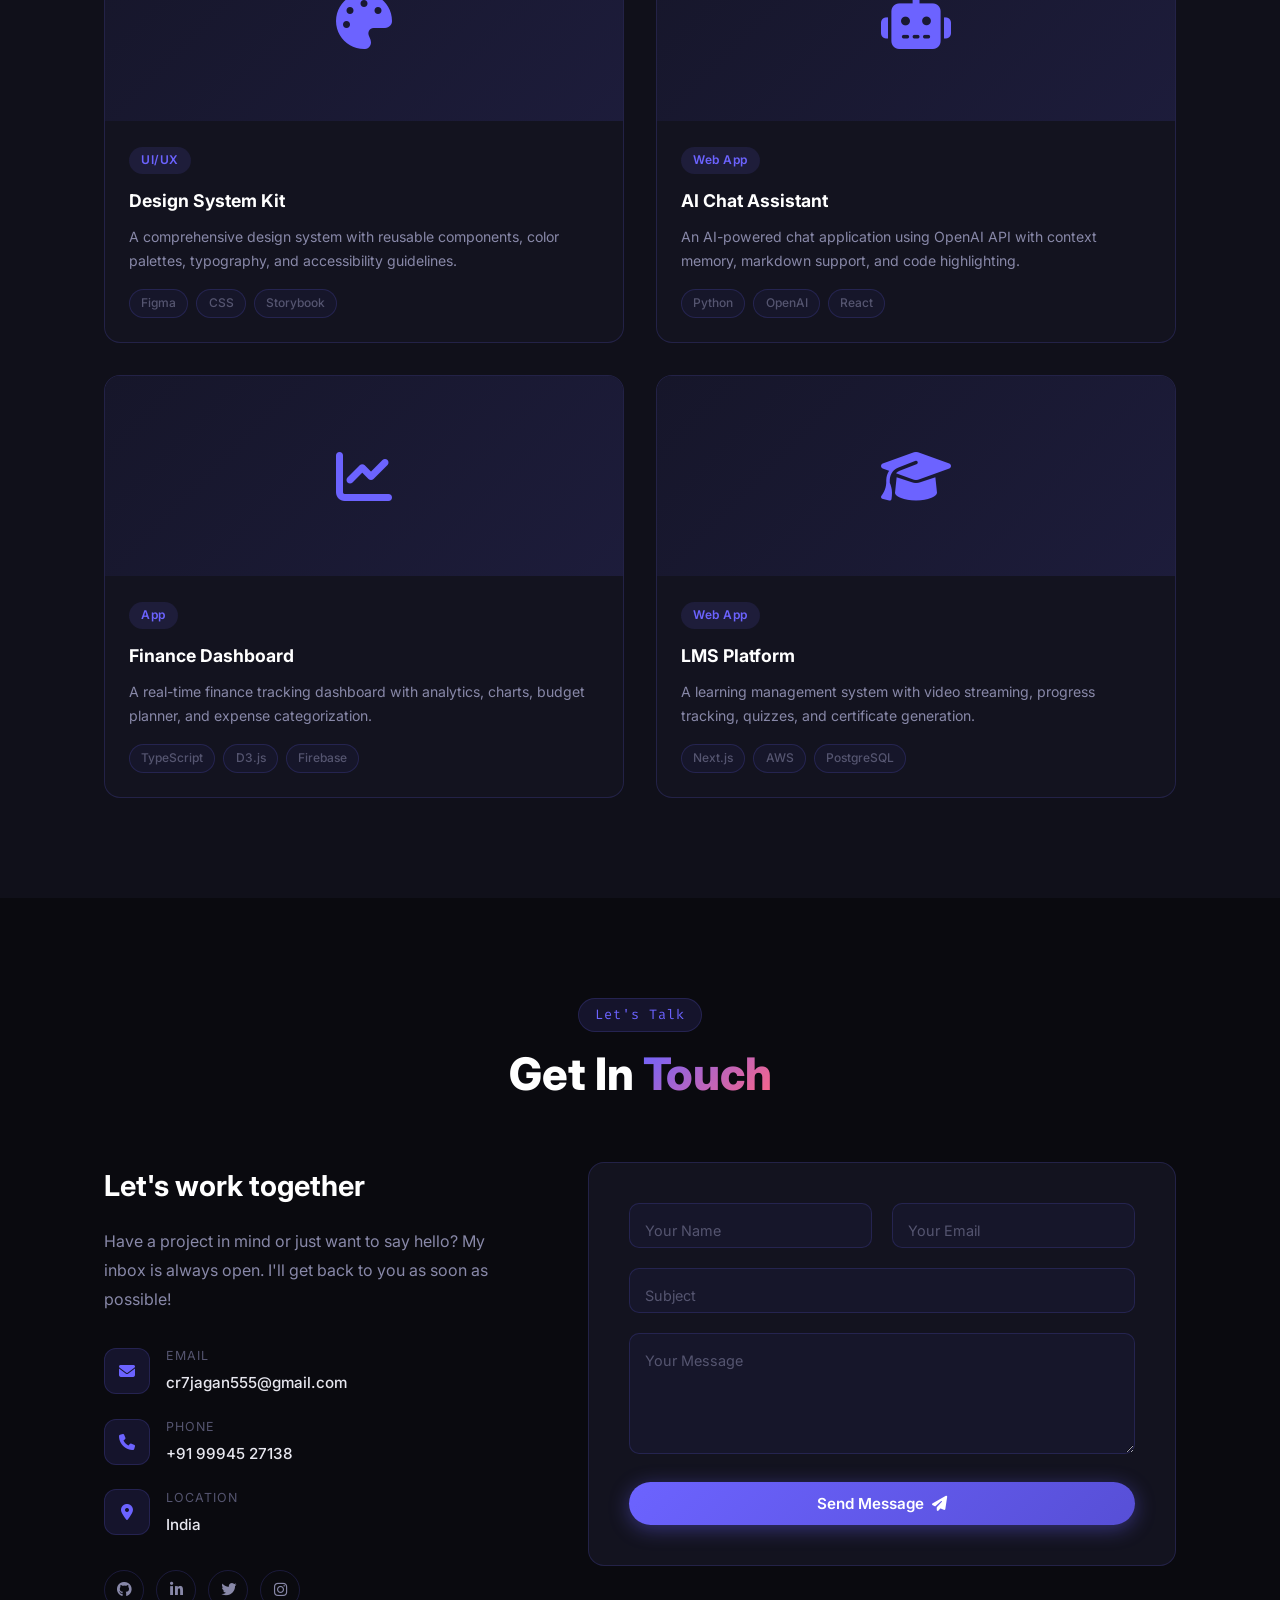
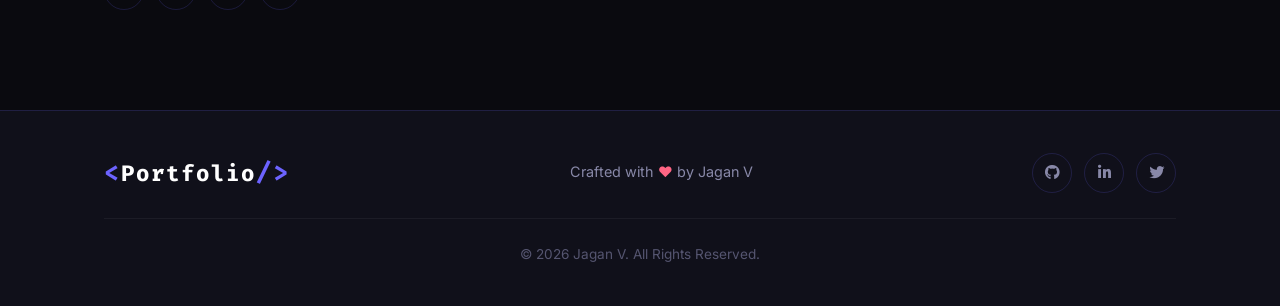
==== commit d35a57fe: "Update index.html" ====
--- a/Portfolio/index.html
+++ b/Portfolio/index.html
@@ -73,10 +73,10 @@
         <a href="#contact" class="btn btn-outline">Get In Touch</a>
       </div>
       <div class="hero-socials reveal-up">
-        <a href="#" class="social-icon" aria-label="GitHub"><i class="fab fa-github"></i></a>
+        <a href="https://github.com/jagan-v-ZSTCH1434" target="_blank" class="social-icon" aria-label="GitHub"><i class="fab fa-github"></i></a>
         <a href="https://www.linkedin.com/in/jagan-v-b8b331356/" target="_blank" class="social-icon" aria-label="LinkedIn"><i class="fab fa-linkedin-in"></i></a>
-        <a href="#" class="social-icon" aria-label="Twitter"><i class="fab fa-twitter"></i></a>
-        <a href="#" class="social-icon" aria-label="Instagram"><i class="fab fa-instagram"></i></a>
+        <a href="#" target="_blank" class="social-icon" aria-label="Twitter"><i class="fab fa-twitter"></i></a>
+        <a href="https://www.instagram.com/liebe_11_5/" target="_blank" class="social-icon" aria-label="Instagram"><i class="fab fa-instagram"></i></a>
       </div>
     </div>
     <div class="hero-visual reveal-right">
